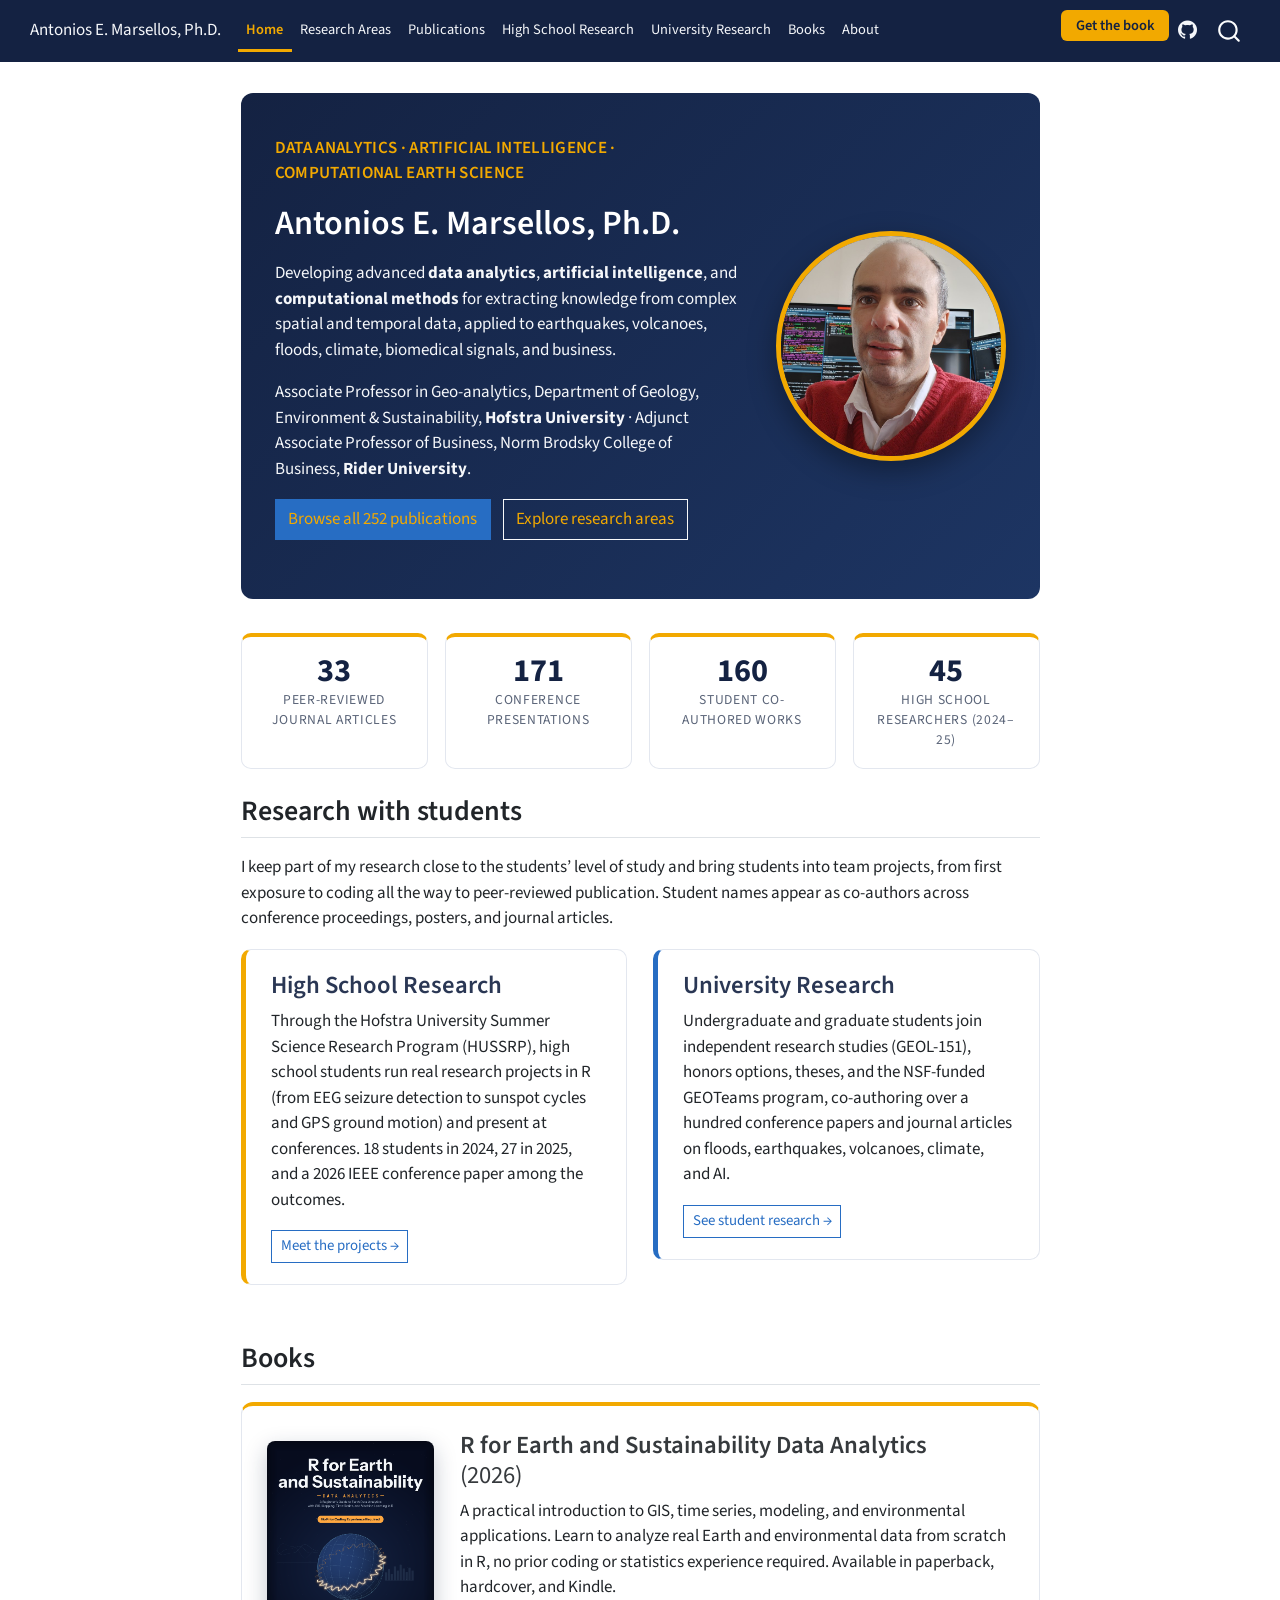
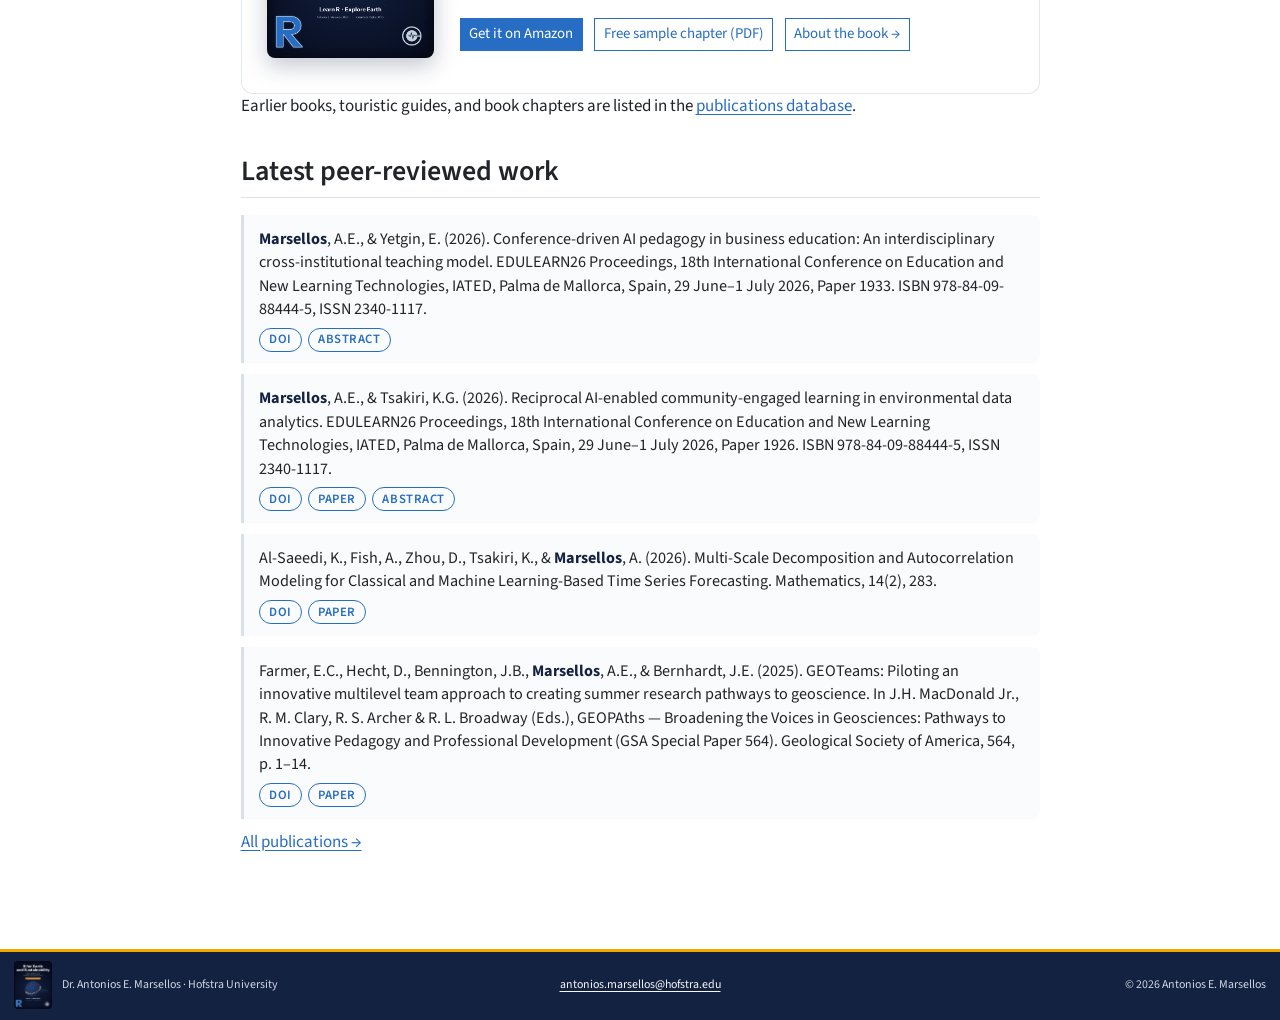
==== index.html @ 89b11a7a "Update site (2026-08-30 08:32)" ====
<!DOCTYPE html>
<html xmlns="http://www.w3.org/1999/xhtml" lang="en" xml:lang="en"><head>

<meta charset="utf-8">
<meta name="generator" content="quarto-1.5.57">

<meta name="viewport" content="width=device-width, initial-scale=1.0, user-scalable=yes">


<title>Antonios E. Marsellos, Ph.D.</title>
<style>
code{white-space: pre-wrap;}
span.smallcaps{font-variant: small-caps;}
div.columns{display: flex; gap: min(4vw, 1.5em);}
div.column{flex: auto; overflow-x: auto;}
div.hanging-indent{margin-left: 1.5em; text-indent: -1.5em;}
ul.task-list{list-style: none;}
ul.task-list li input[type="checkbox"] {
  width: 0.8em;
  margin: 0 0.8em 0.2em -1em; /* quarto-specific, see https://github.com/quarto-dev/quarto-cli/issues/4556 */ 
  vertical-align: middle;
}
</style>


<script src="site_libs/quarto-nav/quarto-nav.js"></script>
<script src="site_libs/quarto-nav/headroom.min.js"></script>
<script src="site_libs/clipboard/clipboard.min.js"></script>
<script src="site_libs/quarto-search/autocomplete.umd.js"></script>
<script src="site_libs/quarto-search/fuse.min.js"></script>
<script src="site_libs/quarto-search/quarto-search.js"></script>
<meta name="quarto:offset" content="./">
<link href="./assets/press-logo.png" rel="icon" type="image/png">
<script src="site_libs/quarto-html/quarto.js"></script>
<script src="site_libs/quarto-html/popper.min.js"></script>
<script src="site_libs/quarto-html/tippy.umd.min.js"></script>
<script src="site_libs/quarto-html/anchor.min.js"></script>
<link href="site_libs/quarto-html/tippy.css" rel="stylesheet">
<link href="site_libs/quarto-html/quarto-syntax-highlighting.css" rel="stylesheet" id="quarto-text-highlighting-styles">
<script src="site_libs/bootstrap/bootstrap.min.js"></script>
<link href="site_libs/bootstrap/bootstrap-icons.css" rel="stylesheet">
<link href="site_libs/bootstrap/bootstrap.min.css" rel="stylesheet" id="quarto-bootstrap" data-mode="light">
<script id="quarto-search-options" type="application/json">{
  "location": "navbar",
  "copy-button": false,
  "collapse-after": 3,
  "panel-placement": "end",
  "type": "overlay",
  "limit": 50,
  "keyboard-shortcut": [
    "f",
    "/",
    "s"
  ],
  "show-item-context": false,
  "language": {
    "search-no-results-text": "No results",
    "search-matching-documents-text": "matching documents",
    "search-copy-link-title": "Copy link to search",
    "search-hide-matches-text": "Hide additional matches",
    "search-more-match-text": "more match in this document",
    "search-more-matches-text": "more matches in this document",
    "search-clear-button-title": "Clear",
    "search-text-placeholder": "",
    "search-detached-cancel-button-title": "Cancel",
    "search-submit-button-title": "Submit",
    "search-label": "Search"
  }
}</script>


<meta name="twitter:title" content="– Antonios E. Marsellos, Ph.D.">
<meta name="twitter:description" content="Data analytics, artificial intelligence, and computational methods for extracting knowledge from complex spatial and temporal Earth data. Research with high school and university students.">
<meta name="twitter:image" content="https://marsellos.github.io/research/assets/cover.png">
<meta name="twitter:image-height" content="3300">
<meta name="twitter:image-width" content="2550">
<meta name="twitter:card" content="summary_large_image">
</head>

<body class="nav-fixed fullcontent">

<div id="quarto-search-results"></div>
  <header id="quarto-header" class="headroom fixed-top">
    <nav class="navbar navbar-expand-xl " data-bs-theme="dark">
      <div class="navbar-container container-fluid">
      <div class="navbar-brand-container mx-auto">
    <a class="navbar-brand" href="./index.html">
    <span class="navbar-title">Antonios E. Marsellos, Ph.D.</span>
    </a>
  </div>
            <div id="quarto-search" class="" title="Search"></div>
          <button class="navbar-toggler" type="button" data-bs-toggle="collapse" data-bs-target="#navbarCollapse" aria-controls="navbarCollapse" role="menu" aria-expanded="false" aria-label="Toggle navigation" onclick="if (window.quartoToggleHeadroom) { window.quartoToggleHeadroom(); }">
  <span class="navbar-toggler-icon"></span>
</button>
          <div class="collapse navbar-collapse" id="navbarCollapse">
            <ul class="navbar-nav navbar-nav-scroll me-auto">
  <li class="nav-item">
    <a class="nav-link active" href="./index.html" aria-current="page"> 
<span class="menu-text">Home</span></a>
  </li>  
  <li class="nav-item">
    <a class="nav-link" href="./research.html"> 
<span class="menu-text">Research Areas</span></a>
  </li>  
  <li class="nav-item">
    <a class="nav-link" href="./publications.html"> 
<span class="menu-text">Publications</span></a>
  </li>  
  <li class="nav-item">
    <a class="nav-link" href="./research-highschool.html"> 
<span class="menu-text">High School Research</span></a>
  </li>  
  <li class="nav-item">
    <a class="nav-link" href="./research-university.html"> 
<span class="menu-text">University Research</span></a>
  </li>  
  <li class="nav-item">
    <a class="nav-link" href="./book.html"> 
<span class="menu-text">Books</span></a>
  </li>  
  <li class="nav-item">
    <a class="nav-link" href="./about.html"> 
<span class="menu-text">About</span></a>
  </li>  
</ul>
            <ul class="navbar-nav navbar-nav-scroll ms-auto">
  <li class="nav-item">
    <a class="nav-link" href="https://www.amazon.com/dp/B0H6J1YSK5" rel="noopener" target="_blank"> 
<span class="menu-text">Get the book</span></a>
  </li>  
  <li class="nav-item compact">
    <a class="nav-link" href="https://github.com/marsellos"> <i class="bi bi-github" role="img" aria-label="GitHub">
</i> 
<span class="menu-text"></span></a>
  </li>  
</ul>
          </div> <!-- /navcollapse -->
            <div class="quarto-navbar-tools">
</div>
      </div> <!-- /container-fluid -->
    </nav>
</header>
<!-- content -->
<div id="quarto-content" class="quarto-container page-columns page-rows-contents page-layout-article page-navbar">
<!-- sidebar -->
<!-- margin-sidebar -->
    
<!-- main -->
<main class="content" id="quarto-document-content">




<div class="hero-band hero-flex">
  <div class="hero-text">
    <p class="hero-tagline">DATA ANALYTICS · ARTIFICIAL INTELLIGENCE · COMPUTATIONAL EARTH SCIENCE</p>
    <h1>Antonios E. Marsellos, Ph.D.</h1>
    <p>
      Developing advanced <strong>data analytics</strong>, <strong>artificial
      intelligence</strong>, and <strong>computational methods</strong> for
      extracting knowledge from complex spatial and temporal data, applied to
      earthquakes, volcanoes, floods, climate, biomedical signals, and business.
    </p>
    <p>
      Associate Professor in Geo-analytics, Department of Geology, Environment &amp;
      Sustainability, <strong>Hofstra University</strong> · Adjunct Associate
      Professor of Business, Norm Brodsky College of Business,
      <strong>Rider University</strong>.
    </p>
    <p>
      <a class="btn btn-primary me-2" id="browse-pubs-btn" href="publications.html">Browse publications</a>
      <a class="btn btn-outline-light" href="research.html">Explore research areas</a>
    </p>
  </div>
  <img class="hero-portrait" src="assets/portrait_lab.jpg" alt="Dr. Antonios E. Marsellos in his big-data laboratory">
</div>

<div class="grid mb-4" style="gap:1rem">
  <div class="g-col-6 g-col-md-3"><a class="stat-link" href="publications.html?type=journal" title="Browse journal articles"><div class="stat-tile"><div class="stat-number" id="stat-journal">33</div><div class="stat-label">Peer-reviewed journal articles</div></div></a></div>
  <div class="g-col-6 g-col-md-3"><a class="stat-link" href="publications.html?type=conference" title="Browse conference presentations"><div class="stat-tile"><div class="stat-number" id="stat-conference">171</div><div class="stat-label">Conference presentations</div></div></a></div>
  <div class="g-col-6 g-col-md-3"><a class="stat-link" href="publications.html?students=any" title="Browse student co-authored publications"><div class="stat-tile"><div class="stat-number" id="stat-students">160</div><div class="stat-label">Student co-authored works</div></div></a></div>
  <div class="g-col-6 g-col-md-3"><a class="stat-link" href="research-highschool.html" title="Meet the high school researchers"><div class="stat-tile"><div class="stat-number">45</div><div class="stat-label">High school researchers (2024–25)</div></div></a></div>
</div>
<section id="research-with-students" class="level2">
<h2 class="anchored" data-anchor-id="research-with-students">Research with students</h2>
<p>I keep part of my research close to the students’ level of study and bring students into team projects, from first exposure to coding all the way to peer-reviewed publication. Student names appear as co-authors across conference proceedings, posters, and journal articles.</p>
<div class="grid">
<div class="g-col-12 g-col-md-6">
<div class="area-card" style="border-left-color:#F2A900">
  <h3 class="anchored">High School Research</h3>
  <p>Through the Hofstra University Summer Science Research Program (HUSSRP),
  high school students run real research projects in R (from EEG seizure
  detection to sunspot cycles and GPS ground motion) and present at
  conferences. 18 students in 2024, 27 in 2025, and a 2026 IEEE conference
  paper among the outcomes.</p>
  <a class="btn btn-outline-primary btn-sm" href="research-highschool.html">Meet the projects →</a>
</div>
</div>
<div class="g-col-12 g-col-md-6">
<div class="area-card">
  <h3 class="anchored">University Research</h3>
  <p>Undergraduate and graduate students join independent research studies
  (GEOL-151), honors options, theses, and the NSF-funded GEOTeams program,
  co-authoring over a hundred conference papers and journal articles on
  floods, earthquakes, volcanoes, climate, and AI.</p>
  <a class="btn btn-outline-primary btn-sm" href="research-university.html">See student research →</a>
</div>
</div>
</div>
</section>
<section id="books" class="level2">
<h2 class="anchored" data-anchor-id="books">Books</h2>
<div class="book-card">
  <div class="grid" style="gap:1.5rem;align-items:center">
    <div class="g-col-12 g-col-md-3 text-center">
      <a href="https://www.amazon.com/dp/B0H6J1YSK5" target="_blank" rel="noopener">
        <img class="book-cover" src="assets/cover.png" style="max-width:min(100%,170px)" alt="R for Earth and Sustainability Data Analytics book cover"></a>
    </div>
    <div class="g-col-12 g-col-md-9">
      <h3 style="margin-top:0" class="anchored">R for Earth and Sustainability Data Analytics <span style="font-weight:400">(2026)</span></h3>
      <p>A practical introduction to GIS, time series, modeling, and
      environmental applications. Learn to analyze real Earth and
      environmental data from scratch in R, no prior coding or statistics
      experience required. Available in paperback, hardcover, and Kindle.</p>
      <p>
        <a class="btn btn-primary btn-sm me-2" href="https://www.amazon.com/dp/B0H6J1YSK5" target="_blank" rel="noopener">Get it on Amazon</a>
        <a class="btn btn-outline-primary btn-sm me-2" href="https://marsellos.github.io/rgeo/sample/R-GEO_sample_chapter1.pdf" target="_blank" rel="noopener">Free sample chapter (PDF)</a>
        <a class="btn btn-outline-primary btn-sm" href="book.html">About the book →</a>
      </p>
    </div>
  </div>
</div>
<p>Earlier books, touristic guides, and book chapters are listed in the <a href="publications.html?type=book">publications database</a>.</p>
</section>
<section id="latest-peer-reviewed-work" class="level2">
<h2 class="anchored" data-anchor-id="latest-peer-reviewed-work">Latest peer-reviewed work</h2>
<div id="latest-pubs"><p class="text-muted">Loading…</p></div>
<p><a href="publications.html">All publications →</a></p>
<script src="js/publist.js"></script>
<script>
loadPubs().then(pubs => {
  const latest = pubs.filter(p => p.section === "journal")
    .sort((a, b) => (b.year || 0) - (a.year || 0)).slice(0, 4);
  renderPubList("latest-pubs", latest, { noYearHeadings: true });

  // Keep the hero stat tiles and the Browse button in sync with the
  // publications database. The numbers hard-coded above are only the
  // no-JavaScript fallback; these live counts overwrite them.
  const set = (id, n) => {
    const el = document.getElementById(id);
    if (el) el.textContent = n;
  };
  set("stat-journal", pubs.filter(p => p.section === "journal").length);
  set("stat-conference",
    pubs.filter(p => p.section === "proceedings" || p.section === "abstract").length);
  set("stat-students", pubs.filter(p => p.students).length);
  const btn = document.getElementById("browse-pubs-btn");
  if (btn) btn.textContent = `Browse all ${pubs.length} publications`;
});
</script>


</section>

</main> <!-- /main -->
<script id="quarto-html-after-body" type="application/javascript">
window.document.addEventListener("DOMContentLoaded", function (event) {
  const toggleBodyColorMode = (bsSheetEl) => {
    const mode = bsSheetEl.getAttribute("data-mode");
    const bodyEl = window.document.querySelector("body");
    if (mode === "dark") {
      bodyEl.classList.add("quarto-dark");
      bodyEl.classList.remove("quarto-light");
    } else {
      bodyEl.classList.add("quarto-light");
      bodyEl.classList.remove("quarto-dark");
    }
  }
  const toggleBodyColorPrimary = () => {
    const bsSheetEl = window.document.querySelector("link#quarto-bootstrap");
    if (bsSheetEl) {
      toggleBodyColorMode(bsSheetEl);
    }
  }
  toggleBodyColorPrimary();  
  const icon = "";
  const anchorJS = new window.AnchorJS();
  anchorJS.options = {
    placement: 'right',
    icon: icon
  };
  anchorJS.add('.anchored');
  const isCodeAnnotation = (el) => {
    for (const clz of el.classList) {
      if (clz.startsWith('code-annotation-')) {                     
        return true;
      }
    }
    return false;
  }
  const onCopySuccess = function(e) {
    // button target
    const button = e.trigger;
    // don't keep focus
    button.blur();
    // flash "checked"
    button.classList.add('code-copy-button-checked');
    var currentTitle = button.getAttribute("title");
    button.setAttribute("title", "Copied!");
    let tooltip;
    if (window.bootstrap) {
      button.setAttribute("data-bs-toggle", "tooltip");
      button.setAttribute("data-bs-placement", "left");
      button.setAttribute("data-bs-title", "Copied!");
      tooltip = new bootstrap.Tooltip(button, 
        { trigger: "manual", 
          customClass: "code-copy-button-tooltip",
          offset: [0, -8]});
      tooltip.show();    
    }
    setTimeout(function() {
      if (tooltip) {
        tooltip.hide();
        button.removeAttribute("data-bs-title");
        button.removeAttribute("data-bs-toggle");
        button.removeAttribute("data-bs-placement");
      }
      button.setAttribute("title", currentTitle);
      button.classList.remove('code-copy-button-checked');
    }, 1000);
    // clear code selection
    e.clearSelection();
  }
  const getTextToCopy = function(trigger) {
      const codeEl = trigger.previousElementSibling.cloneNode(true);
      for (const childEl of codeEl.children) {
        if (isCodeAnnotation(childEl)) {
          childEl.remove();
        }
      }
      return codeEl.innerText;
  }
  const clipboard = new window.ClipboardJS('.code-copy-button:not([data-in-quarto-modal])', {
    text: getTextToCopy
  });
  clipboard.on('success', onCopySuccess);
  if (window.document.getElementById('quarto-embedded-source-code-modal')) {
    // For code content inside modals, clipBoardJS needs to be initialized with a container option
    // TODO: Check when it could be a function (https://github.com/zenorocha/clipboard.js/issues/860)
    const clipboardModal = new window.ClipboardJS('.code-copy-button[data-in-quarto-modal]', {
      text: getTextToCopy,
      container: window.document.getElementById('quarto-embedded-source-code-modal')
    });
    clipboardModal.on('success', onCopySuccess);
  }
    var localhostRegex = new RegExp(/^(?:http|https):\/\/localhost\:?[0-9]*\//);
    var mailtoRegex = new RegExp(/^mailto:/);
      var filterRegex = new RegExp("https:\/\/marsellos\.github\.io\/research\/");
    var isInternal = (href) => {
        return filterRegex.test(href) || localhostRegex.test(href) || mailtoRegex.test(href);
    }
    // Inspect non-navigation links and adorn them if external
 	var links = window.document.querySelectorAll('a[href]:not(.nav-link):not(.navbar-brand):not(.toc-action):not(.sidebar-link):not(.sidebar-item-toggle):not(.pagination-link):not(.no-external):not([aria-hidden]):not(.dropdown-item):not(.quarto-navigation-tool):not(.about-link)');
    for (var i=0; i<links.length; i++) {
      const link = links[i];
      if (!isInternal(link.href)) {
        // undo the damage that might have been done by quarto-nav.js in the case of
        // links that we want to consider external
        if (link.dataset.originalHref !== undefined) {
          link.href = link.dataset.originalHref;
        }
          // target, if specified
          link.setAttribute("target", "_blank");
          if (link.getAttribute("rel") === null) {
            link.setAttribute("rel", "noopener");
          }
      }
    }
  function tippyHover(el, contentFn, onTriggerFn, onUntriggerFn) {
    const config = {
      allowHTML: true,
      maxWidth: 500,
      delay: 100,
      arrow: false,
      appendTo: function(el) {
          return el.parentElement;
      },
      interactive: true,
      interactiveBorder: 10,
      theme: 'quarto',
      placement: 'bottom-start',
    };
    if (contentFn) {
      config.content = contentFn;
    }
    if (onTriggerFn) {
      config.onTrigger = onTriggerFn;
    }
    if (onUntriggerFn) {
      config.onUntrigger = onUntriggerFn;
    }
    window.tippy(el, config); 
  }
  const noterefs = window.document.querySelectorAll('a[role="doc-noteref"]');
  for (var i=0; i<noterefs.length; i++) {
    const ref = noterefs[i];
    tippyHover(ref, function() {
      // use id or data attribute instead here
      let href = ref.getAttribute('data-footnote-href') || ref.getAttribute('href');
      try { href = new URL(href).hash; } catch {}
      const id = href.replace(/^#\/?/, "");
      const note = window.document.getElementById(id);
      if (note) {
        return note.innerHTML;
      } else {
        return "";
      }
    });
  }
  const xrefs = window.document.querySelectorAll('a.quarto-xref');
  const processXRef = (id, note) => {
    // Strip column container classes
    const stripColumnClz = (el) => {
      el.classList.remove("page-full", "page-columns");
      if (el.children) {
        for (const child of el.children) {
          stripColumnClz(child);
        }
      }
    }
    stripColumnClz(note)
    if (id === null || id.startsWith('sec-')) {
      // Special case sections, only their first couple elements
      const container = document.createElement("div");
      if (note.children && note.children.length > 2) {
        container.appendChild(note.children[0].cloneNode(true));
        for (let i = 1; i < note.children.length; i++) {
          const child = note.children[i];
          if (child.tagName === "P" && child.innerText === "") {
            continue;
          } else {
            container.appendChild(child.cloneNode(true));
            break;
          }
        }
        if (window.Quarto?.typesetMath) {
          window.Quarto.typesetMath(container);
        }
        return container.innerHTML
      } else {
        if (window.Quarto?.typesetMath) {
          window.Quarto.typesetMath(note);
        }
        return note.innerHTML;
      }
    } else {
      // Remove any anchor links if they are present
      const anchorLink = note.querySelector('a.anchorjs-link');
      if (anchorLink) {
        anchorLink.remove();
      }
      if (window.Quarto?.typesetMath) {
        window.Quarto.typesetMath(note);
      }
      // TODO in 1.5, we should make sure this works without a callout special case
      if (note.classList.contains("callout")) {
        return note.outerHTML;
      } else {
        return note.innerHTML;
      }
    }
  }
  for (var i=0; i<xrefs.length; i++) {
    const xref = xrefs[i];
    tippyHover(xref, undefined, function(instance) {
      instance.disable();
      let url = xref.getAttribute('href');
      let hash = undefined; 
      if (url.startsWith('#')) {
        hash = url;
      } else {
        try { hash = new URL(url).hash; } catch {}
      }
      if (hash) {
        const id = hash.replace(/^#\/?/, "");
        const note = window.document.getElementById(id);
        if (note !== null) {
          try {
            const html = processXRef(id, note.cloneNode(true));
            instance.setContent(html);
          } finally {
            instance.enable();
            instance.show();
          }
        } else {
          // See if we can fetch this
          fetch(url.split('#')[0])
          .then(res => res.text())
          .then(html => {
            const parser = new DOMParser();
            const htmlDoc = parser.parseFromString(html, "text/html");
            const note = htmlDoc.getElementById(id);
            if (note !== null) {
              const html = processXRef(id, note);
              instance.setContent(html);
            } 
          }).finally(() => {
            instance.enable();
            instance.show();
          });
        }
      } else {
        // See if we can fetch a full url (with no hash to target)
        // This is a special case and we should probably do some content thinning / targeting
        fetch(url)
        .then(res => res.text())
        .then(html => {
          const parser = new DOMParser();
          const htmlDoc = parser.parseFromString(html, "text/html");
          const note = htmlDoc.querySelector('main.content');
          if (note !== null) {
            // This should only happen for chapter cross references
            // (since there is no id in the URL)
            // remove the first header
            if (note.children.length > 0 && note.children[0].tagName === "HEADER") {
              note.children[0].remove();
            }
            const html = processXRef(null, note);
            instance.setContent(html);
          } 
        }).finally(() => {
          instance.enable();
          instance.show();
        });
      }
    }, function(instance) {
    });
  }
      let selectedAnnoteEl;
      const selectorForAnnotation = ( cell, annotation) => {
        let cellAttr = 'data-code-cell="' + cell + '"';
        let lineAttr = 'data-code-annotation="' +  annotation + '"';
        const selector = 'span[' + cellAttr + '][' + lineAttr + ']';
        return selector;
      }
      const selectCodeLines = (annoteEl) => {
        const doc = window.document;
        const targetCell = annoteEl.getAttribute("data-target-cell");
        const targetAnnotation = annoteEl.getAttribute("data-target-annotation");
        const annoteSpan = window.document.querySelector(selectorForAnnotation(targetCell, targetAnnotation));
        const lines = annoteSpan.getAttribute("data-code-lines").split(",");
        const lineIds = lines.map((line) => {
          return targetCell + "-" + line;
        })
        let top = null;
        let height = null;
        let parent = null;
        if (lineIds.length > 0) {
            //compute the position of the single el (top and bottom and make a div)
            const el = window.document.getElementById(lineIds[0]);
            top = el.offsetTop;
            height = el.offsetHeight;
            parent = el.parentElement.parentElement;
          if (lineIds.length > 1) {
            const lastEl = window.document.getElementById(lineIds[lineIds.length - 1]);
            const bottom = lastEl.offsetTop + lastEl.offsetHeight;
            height = bottom - top;
          }
          if (top !== null && height !== null && parent !== null) {
            // cook up a div (if necessary) and position it 
            let div = window.document.getElementById("code-annotation-line-highlight");
            if (div === null) {
              div = window.document.createElement("div");
              div.setAttribute("id", "code-annotation-line-highlight");
              div.style.position = 'absolute';
              parent.appendChild(div);
            }
            div.style.top = top - 2 + "px";
            div.style.height = height + 4 + "px";
            div.style.left = 0;
            let gutterDiv = window.document.getElementById("code-annotation-line-highlight-gutter");
            if (gutterDiv === null) {
              gutterDiv = window.document.createElement("div");
              gutterDiv.setAttribute("id", "code-annotation-line-highlight-gutter");
              gutterDiv.style.position = 'absolute';
              const codeCell = window.document.getElementById(targetCell);
              const gutter = codeCell.querySelector('.code-annotation-gutter');
              gutter.appendChild(gutterDiv);
            }
            gutterDiv.style.top = top - 2 + "px";
            gutterDiv.style.height = height + 4 + "px";
          }
          selectedAnnoteEl = annoteEl;
        }
      };
      const unselectCodeLines = () => {
        const elementsIds = ["code-annotation-line-highlight", "code-annotation-line-highlight-gutter"];
        elementsIds.forEach((elId) => {
          const div = window.document.getElementById(elId);
          if (div) {
            div.remove();
          }
        });
        selectedAnnoteEl = undefined;
      };
        // Handle positioning of the toggle
    window.addEventListener(
      "resize",
      throttle(() => {
        elRect = undefined;
        if (selectedAnnoteEl) {
          selectCodeLines(selectedAnnoteEl);
        }
      }, 10)
    );
    function throttle(fn, ms) {
    let throttle = false;
    let timer;
      return (...args) => {
        if(!throttle) { // first call gets through
            fn.apply(this, args);
            throttle = true;
        } else { // all the others get throttled
            if(timer) clearTimeout(timer); // cancel #2
            timer = setTimeout(() => {
              fn.apply(this, args);
              timer = throttle = false;
            }, ms);
        }
      };
    }
      // Attach click handler to the DT
      const annoteDls = window.document.querySelectorAll('dt[data-target-cell]');
      for (const annoteDlNode of annoteDls) {
        annoteDlNode.addEventListener('click', (event) => {
          const clickedEl = event.target;
          if (clickedEl !== selectedAnnoteEl) {
            unselectCodeLines();
            const activeEl = window.document.querySelector('dt[data-target-cell].code-annotation-active');
            if (activeEl) {
              activeEl.classList.remove('code-annotation-active');
            }
            selectCodeLines(clickedEl);
            clickedEl.classList.add('code-annotation-active');
          } else {
            // Unselect the line
            unselectCodeLines();
            clickedEl.classList.remove('code-annotation-active');
          }
        });
      }
  const findCites = (el) => {
    const parentEl = el.parentElement;
    if (parentEl) {
      const cites = parentEl.dataset.cites;
      if (cites) {
        return {
          el,
          cites: cites.split(' ')
        };
      } else {
        return findCites(el.parentElement)
      }
    } else {
      return undefined;
    }
  };
  var bibliorefs = window.document.querySelectorAll('a[role="doc-biblioref"]');
  for (var i=0; i<bibliorefs.length; i++) {
    const ref = bibliorefs[i];
    const citeInfo = findCites(ref);
    if (citeInfo) {
      tippyHover(citeInfo.el, function() {
        var popup = window.document.createElement('div');
        citeInfo.cites.forEach(function(cite) {
          var citeDiv = window.document.createElement('div');
          citeDiv.classList.add('hanging-indent');
          citeDiv.classList.add('csl-entry');
          var biblioDiv = window.document.getElementById('ref-' + cite);
          if (biblioDiv) {
            citeDiv.innerHTML = biblioDiv.innerHTML;
          }
          popup.appendChild(citeDiv);
        });
        return popup.innerHTML;
      });
    }
  }
});
</script>
</div> <!-- /content -->
<footer class="footer">
  <div class="nav-footer">
    <div class="nav-footer-left">
<p><a href="https://marsellos.github.io/rgeo/" aria-label="R-GEO book website"><img src="assets/cover.png" alt="R for Earth and Sustainability Data Analytics book cover" style="height:48px;border-radius:4px;vertical-align:middle;margin-right:10px"></a>Dr.&nbsp;Antonios E. Marsellos · Hofstra University</p>
</div>   
    <div class="nav-footer-center">
<p><a href="mailto:antonios.marsellos@hofstra.edu">antonios.marsellos@hofstra.edu</a></p>
</div>
    <div class="nav-footer-right">
<p>© 2026 Antonios E. Marsellos</p>
</div>
  </div>
</footer>




</body></html>
---- site_libs/quarto-html/tippy.css ----
.tippy-box[data-animation=fade][data-state=hidden]{opacity:0}[data-tippy-root]{max-width:calc(100vw - 10px)}.tippy-box{position:relative;background-color:#333;color:#fff;border-radius:4px;font-size:14px;line-height:1.4;white-space:normal;outline:0;transition-property:transform,visibility,opacity}.tippy-box[data-placement^=top]>.tippy-arrow{bottom:0}.tippy-box[data-placement^=top]>.tippy-arrow:before{bottom:-7px;left:0;border-width:8px 8px 0;border-top-color:initial;transform-origin:center top}.tippy-box[data-placement^=bottom]>.tippy-arrow{top:0}.tippy-box[data-placement^=bottom]>.tippy-arrow:before{top:-7px;left:0;border-width:0 8px 8px;border-bottom-color:initial;transform-origin:center bottom}.tippy-box[data-placement^=left]>.tippy-arrow{right:0}.tippy-box[data-placement^=left]>.tippy-arrow:before{border-width:8px 0 8px 8px;border-left-color:initial;right:-7px;transform-origin:center left}.tippy-box[data-placement^=right]>.tippy-arrow{left:0}.tippy-box[data-placement^=right]>.tippy-arrow:before{left:-7px;border-width:8px 8px 8px 0;border-right-color:initial;transform-origin:center right}.tippy-box[data-inertia][data-state=visible]{transition-timing-function:cubic-bezier(.54,1.5,.38,1.11)}.tippy-arrow{width:16px;height:16px;color:#333}.tippy-arrow:before{content:"";position:absolute;border-color:transparent;border-style:solid}.tippy-content{position:relative;padding:5px 9px;z-index:1}
---- site_libs/quarto-html/quarto-syntax-highlighting.css ----
/* quarto syntax highlight colors */
:root {
  --quarto-hl-ot-color: #003B4F;
  --quarto-hl-at-color: #657422;
  --quarto-hl-ss-color: #20794D;
  --quarto-hl-an-color: #5E5E5E;
  --quarto-hl-fu-color: #4758AB;
  --quarto-hl-st-color: #20794D;
  --quarto-hl-cf-color: #003B4F;
  --quarto-hl-op-color: #5E5E5E;
  --quarto-hl-er-color: #AD0000;
  --quarto-hl-bn-color: #AD0000;
  --quarto-hl-al-color: #AD0000;
  --quarto-hl-va-color: #111111;
  --quarto-hl-bu-color: inherit;
  --quarto-hl-ex-color: inherit;
  --quarto-hl-pp-color: #AD0000;
  --quarto-hl-in-color: #5E5E5E;
  --quarto-hl-vs-color: #20794D;
  --quarto-hl-wa-color: #5E5E5E;
  --quarto-hl-do-color: #5E5E5E;
  --quarto-hl-im-color: #00769E;
  --quarto-hl-ch-color: #20794D;
  --quarto-hl-dt-color: #AD0000;
  --quarto-hl-fl-color: #AD0000;
  --quarto-hl-co-color: #5E5E5E;
  --quarto-hl-cv-color: #5E5E5E;
  --quarto-hl-cn-color: #8f5902;
  --quarto-hl-sc-color: #5E5E5E;
  --quarto-hl-dv-color: #AD0000;
  --quarto-hl-kw-color: #003B4F;
}

/* other quarto variables */
:root {
  --quarto-font-monospace: SFMono-Regular, Menlo, Monaco, Consolas, "Liberation Mono", "Courier New", monospace;
}

pre > code.sourceCode > span {
  color: #003B4F;
}

code span {
  color: #003B4F;
}

code.sourceCode > span {
  color: #003B4F;
}

div.sourceCode,
div.sourceCode pre.sourceCode {
  color: #003B4F;
}

code span.ot {
  color: #003B4F;
  font-style: inherit;
}

code span.at {
  color: #657422;
  font-style: inherit;
}

code span.ss {
  color: #20794D;
  font-style: inherit;
}

code span.an {
  color: #5E5E5E;
  font-style: inherit;
}

code span.fu {
  color: #4758AB;
  font-style: inherit;
}

code span.st {
  color: #20794D;
  font-style: inherit;
}

code span.cf {
  color: #003B4F;
  font-weight: bold;
  font-style: inherit;
}

code span.op {
  color: #5E5E5E;
  font-style: inherit;
}

code span.er {
  color: #AD0000;
  font-style: inherit;
}

code span.bn {
  color: #AD0000;
  font-style: inherit;
}

code span.al {
  color: #AD0000;
  font-style: inherit;
}

code span.va {
  color: #111111;
  font-style: inherit;
}

code span.bu {
  font-style: inherit;
}

code span.ex {
  font-style: inherit;
}

code span.pp {
  color: #AD0000;
  font-style: inherit;
}

code span.in {
  color: #5E5E5E;
  font-style: inherit;
}

code span.vs {
  color: #20794D;
  font-style: inherit;
}

code span.wa {
  color: #5E5E5E;
  font-style: italic;
}

code span.do {
  color: #5E5E5E;
  font-style: italic;
}

code span.im {
  color: #00769E;
  font-style: inherit;
}

code span.ch {
  color: #20794D;
  font-style: inherit;
}

code span.dt {
  color: #AD0000;
  font-style: inherit;
}

code span.fl {
  color: #AD0000;
  font-style: inherit;
}

code span.co {
  color: #5E5E5E;
  font-style: inherit;
}

code span.cv {
  color: #5E5E5E;
  font-style: italic;
}

code span.cn {
  color: #8f5902;
  font-style: inherit;
}

code span.sc {
  color: #5E5E5E;
  font-style: inherit;
}

code span.dv {
  color: #AD0000;
  font-style: inherit;
}

code span.kw {
  color: #003B4F;
  font-weight: bold;
  font-style: inherit;
}

.prevent-inlining {
  content: "</";
}

/*# sourceMappingURL=debc5d5d77c3f9108843748ff7464032.css.map */
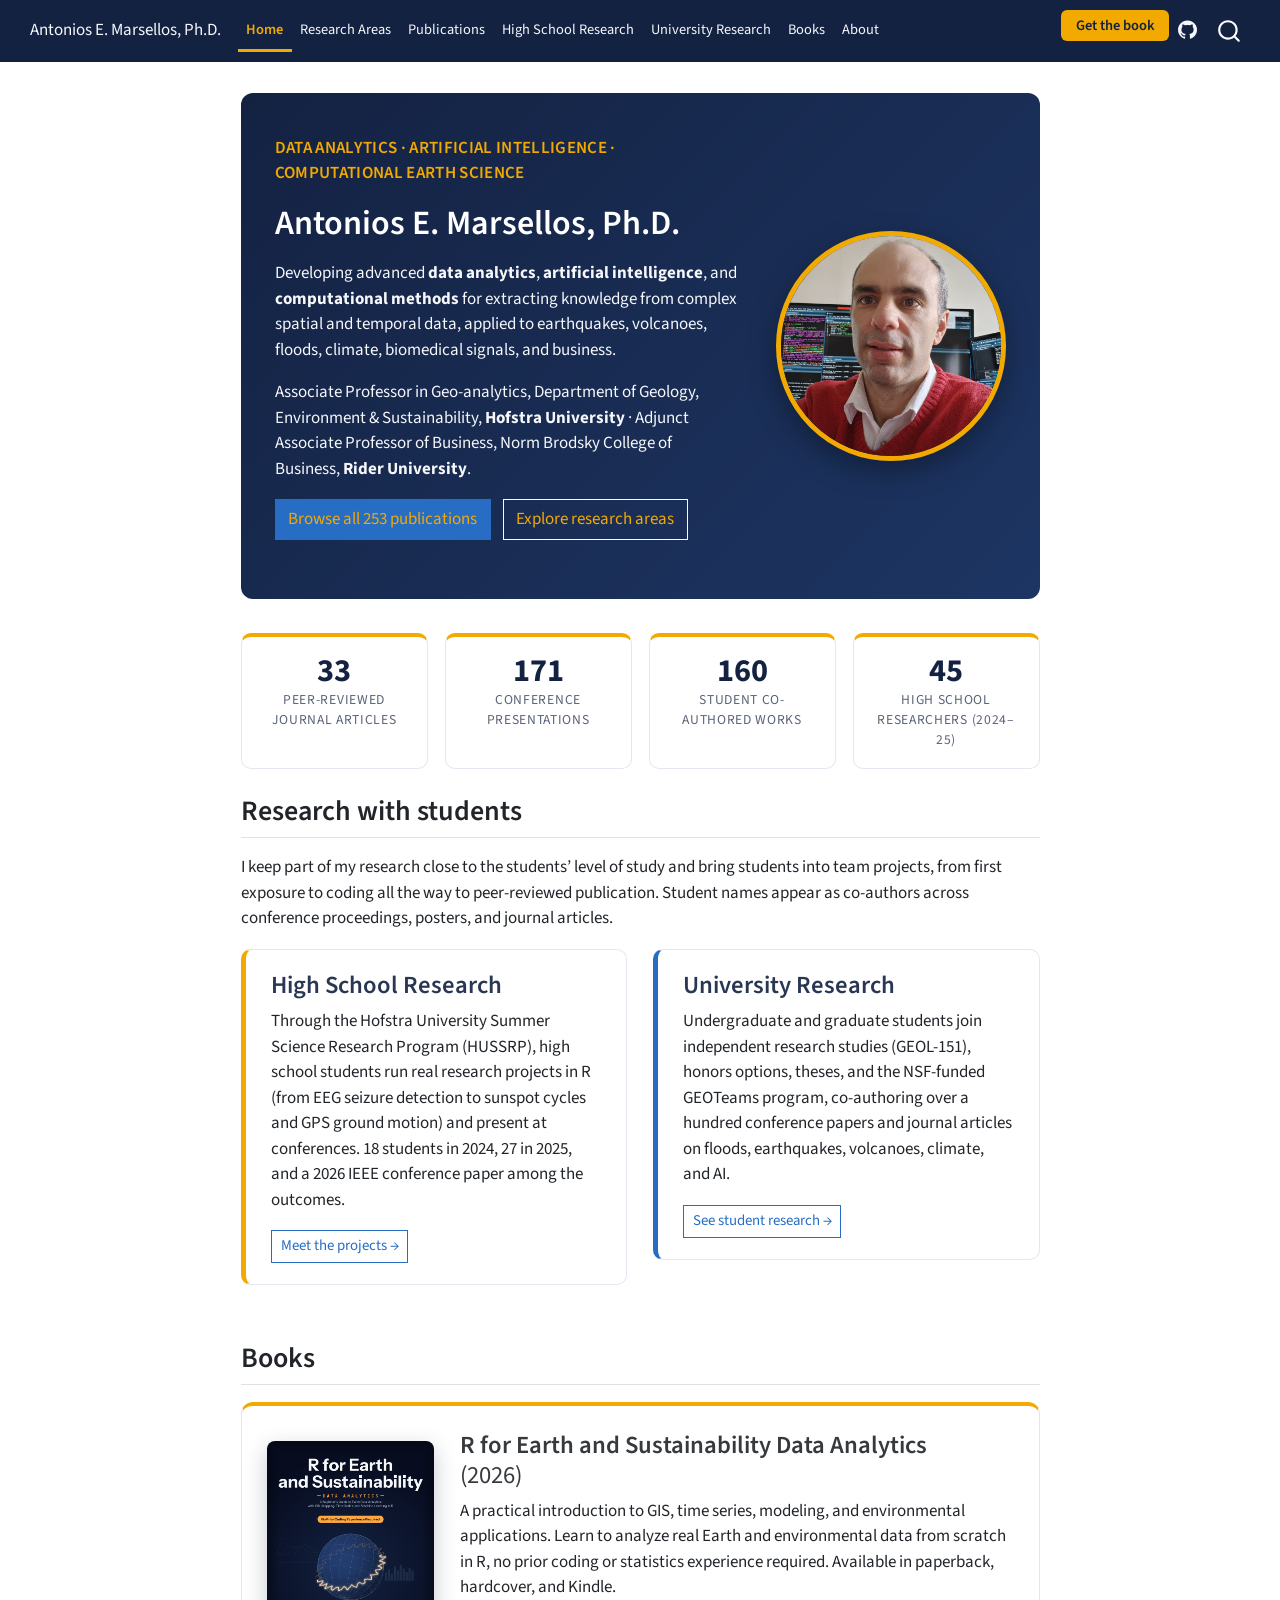
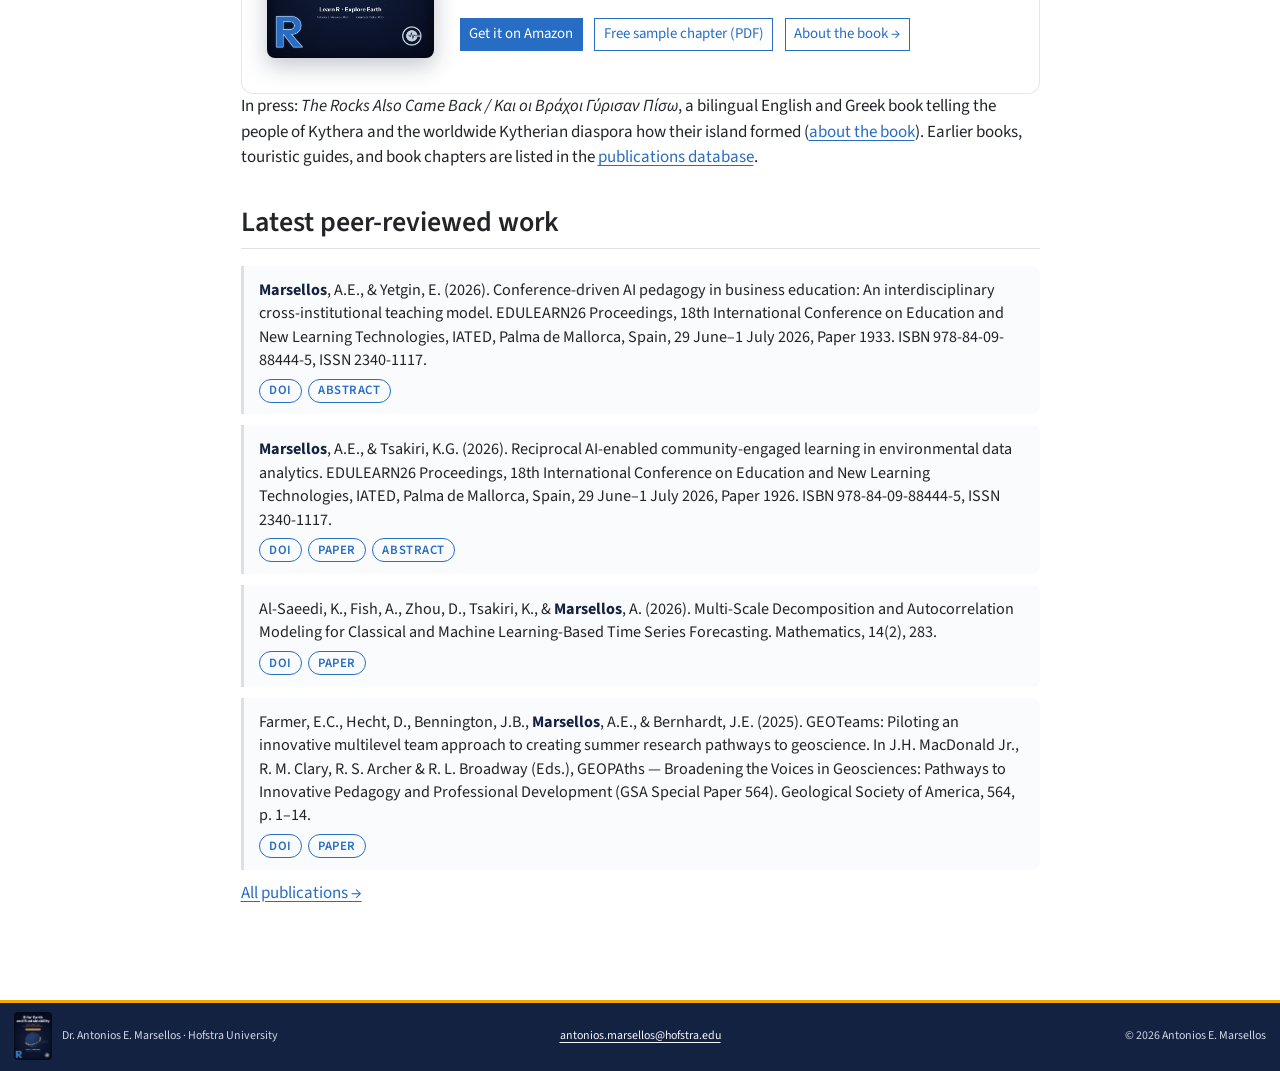
==== commit b7592e30: "Update site (2026-08-30 09:37)" ====
--- a/index.html
+++ b/index.html
@@ -230,7 +230,7 @@
     </div>
   </div>
 </div>
-<p>Earlier books, touristic guides, and book chapters are listed in the <a href="publications.html?type=book">publications database</a>.</p>
+<p>In press: <em>The Rocks Also Came Back / Και οι Βράχοι Γύρισαν Πίσω</em>, a bilingual English and Greek book telling the people of Kythera and the worldwide Kytherian diaspora how their island formed (<a href="book.html#in-press-the-rocks-also-came-back">about the book</a>). Earlier books, touristic guides, and book chapters are listed in the <a href="publications.html?type=book">publications database</a>.</p>
 </section>
 <section id="latest-peer-reviewed-work" class="level2">
 <h2 class="anchored" data-anchor-id="latest-peer-reviewed-work">Latest peer-reviewed work</h2>
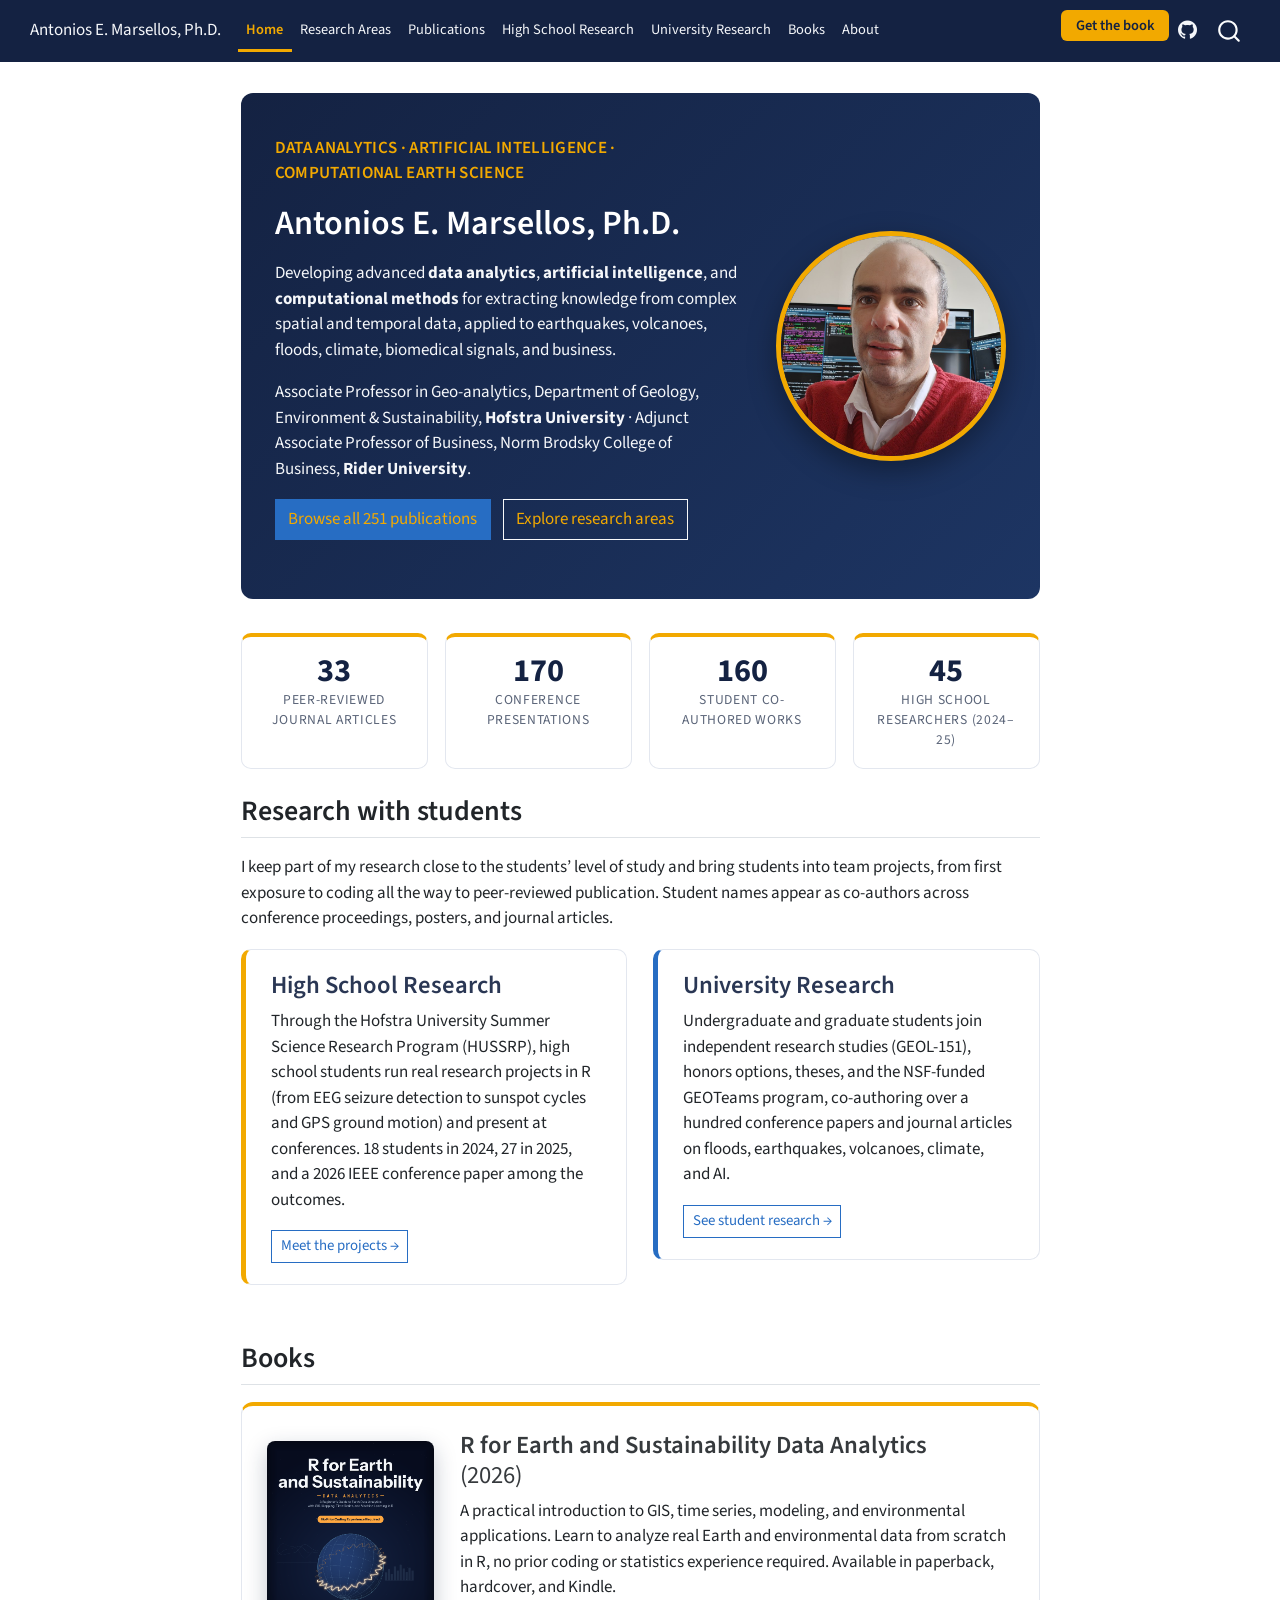
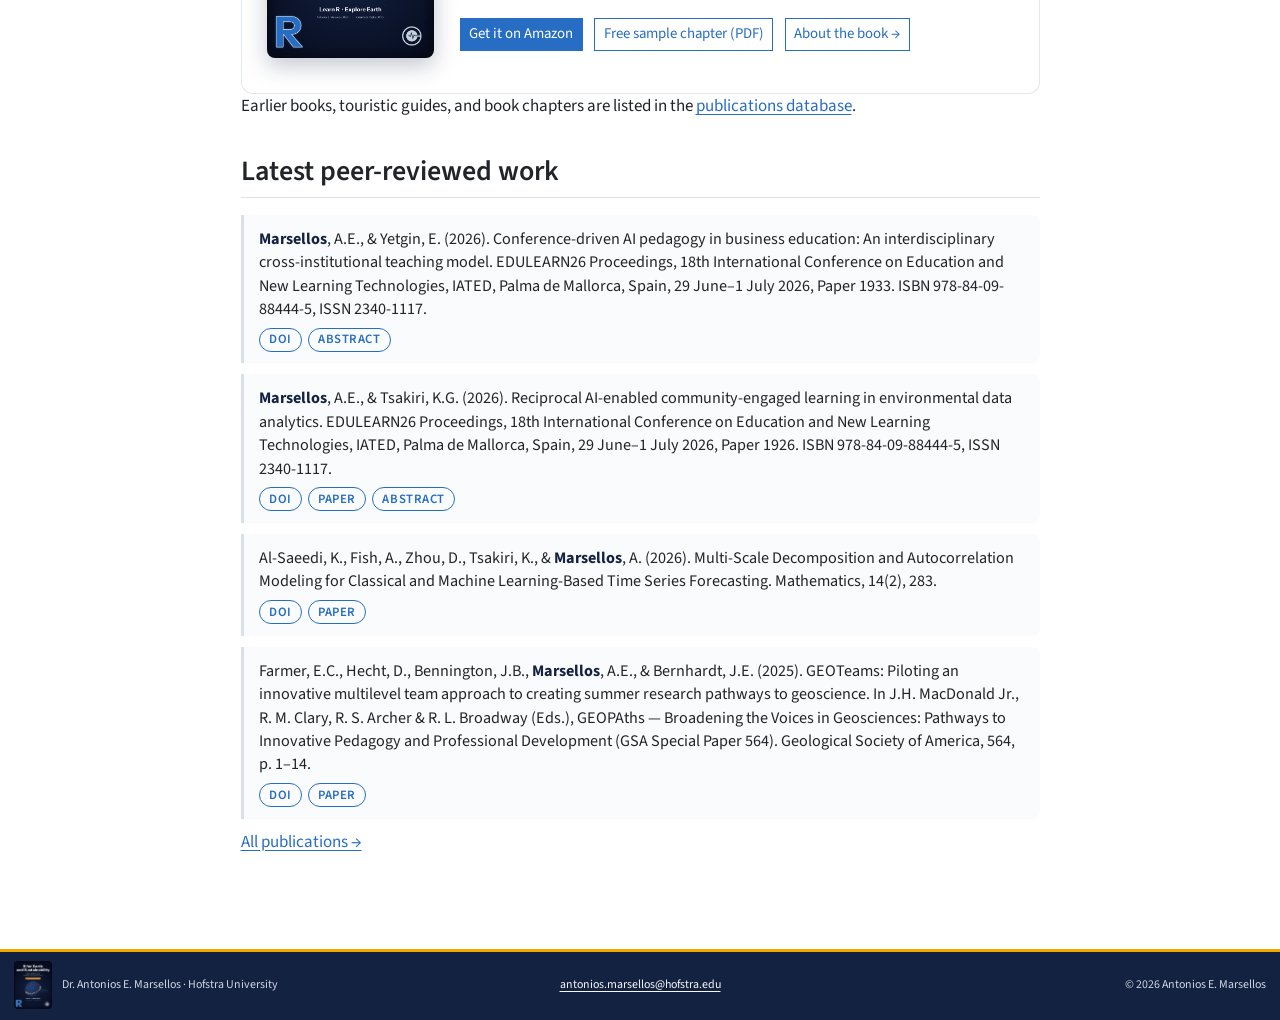
==== commit db218648: "Update site (2026-08-30 18:22)" ====
--- a/index.html
+++ b/index.html
@@ -230,7 +230,11 @@
     </div>
   </div>
 </div>
-<p>In press: <em>The Rocks Also Came Back / Και οι Βράχοι Γύρισαν Πίσω</em>, a bilingual English and Greek book telling the people of Kythera and the worldwide Kytherian diaspora how their island formed (<a href="book.html#in-press-the-rocks-also-came-back">about the book</a>). Earlier books, touristic guides, and book chapters are listed in the <a href="publications.html?type=book">publications database</a>.</p>
+<p>Earlier books, touristic guides, and book chapters are listed in the <a href="publications.html?type=book">publications database</a>.</p>
+<!-- HELD BACK until publication (owner's rule, 2026-08-30): the bilingual
+     Kythera book "The Rocks Also Came Back / Και οι Βράχοι Γύρισαν Πίσω" is
+     not yet published, so it is off the public site. Restore this paragraph,
+     the book.qmd section, and the publications.json record together. -->
 </section>
 <section id="latest-peer-reviewed-work" class="level2">
 <h2 class="anchored" data-anchor-id="latest-peer-reviewed-work">Latest peer-reviewed work</h2>
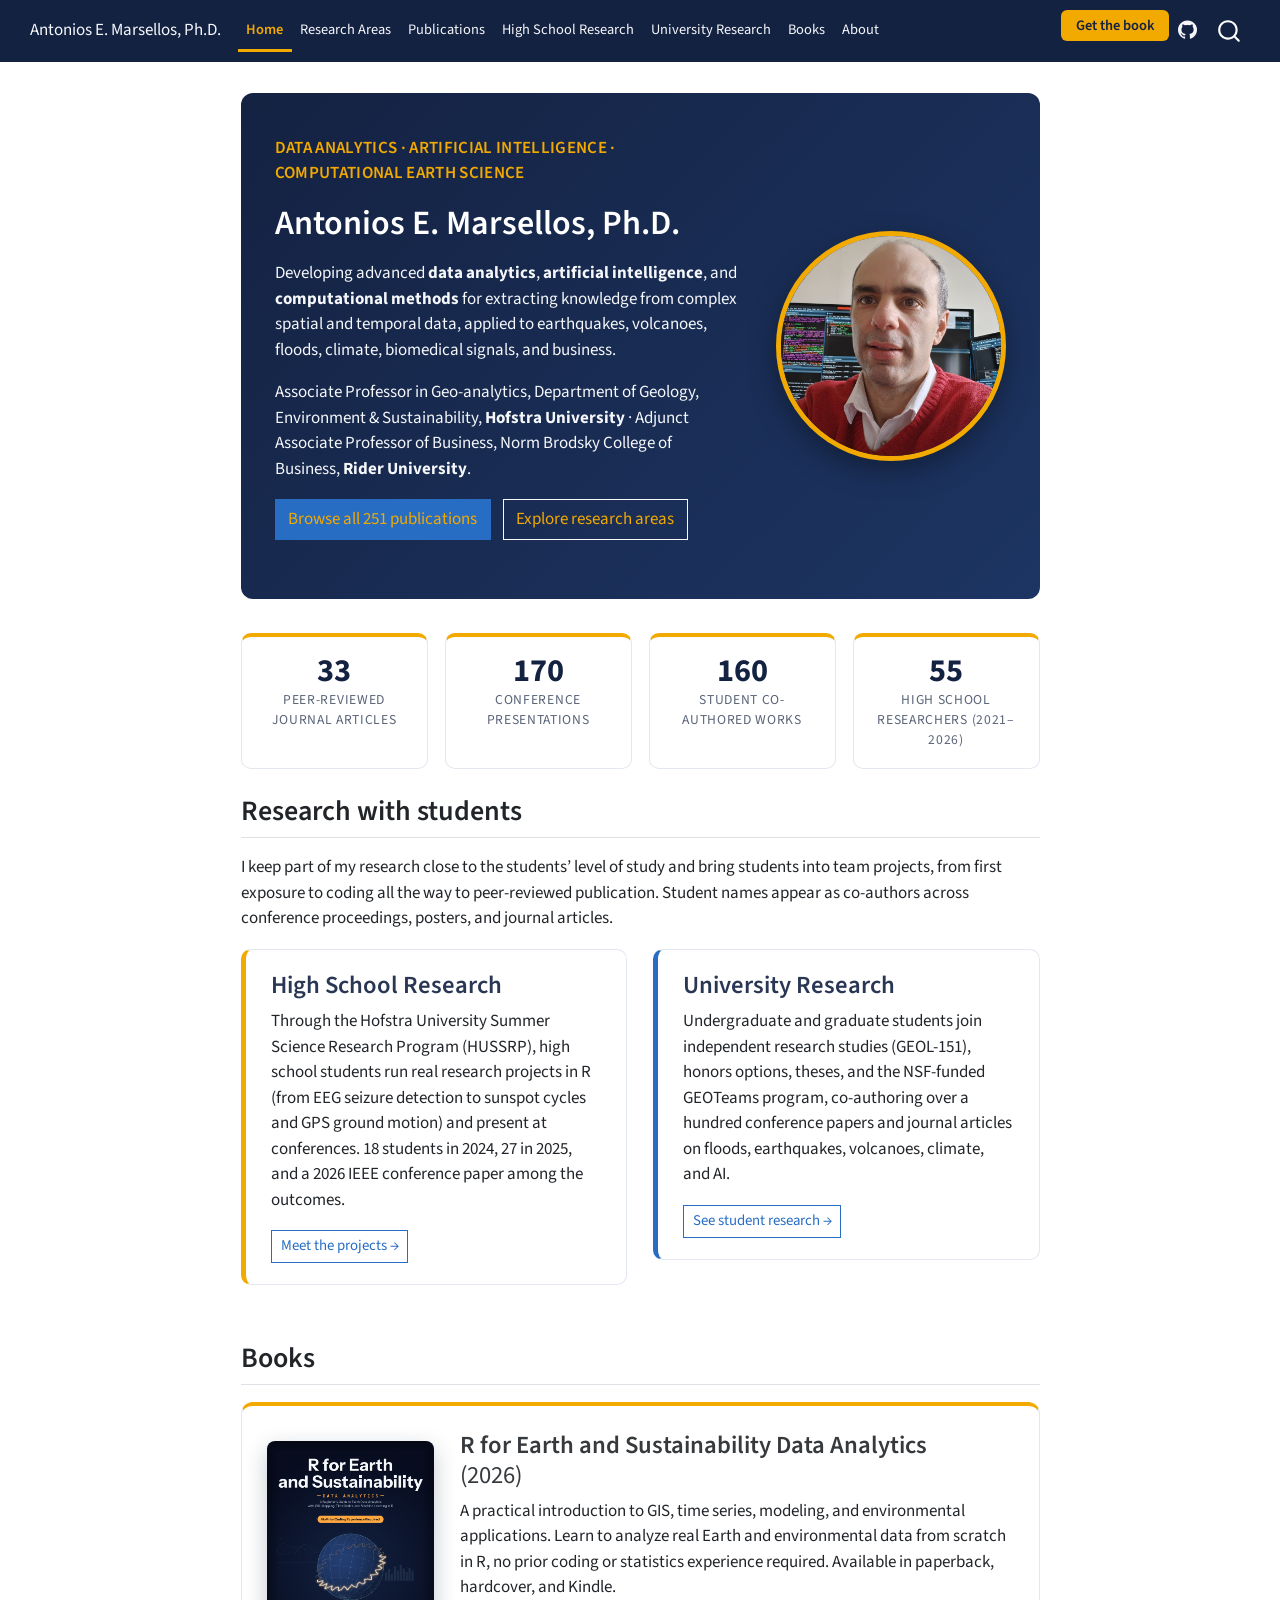
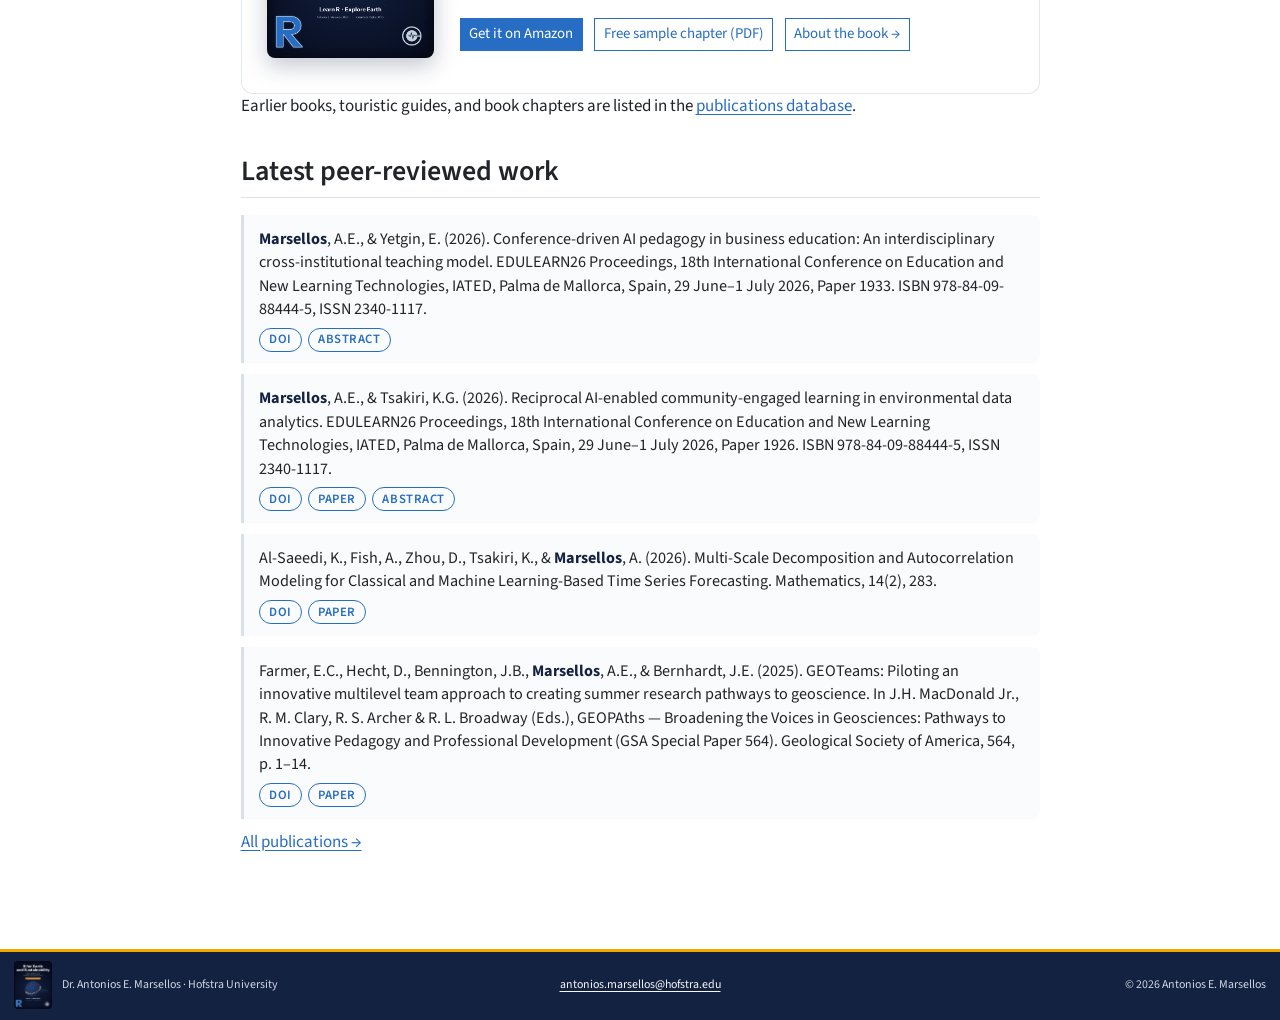
==== commit cfc77ee4: "Update site (2026-08-31 13:11)" ====
--- a/index.html
+++ b/index.html
@@ -179,7 +179,7 @@
   <div class="g-col-6 g-col-md-3"><a class="stat-link" href="publications.html?type=journal" title="Browse journal articles"><div class="stat-tile"><div class="stat-number" id="stat-journal">33</div><div class="stat-label">Peer-reviewed journal articles</div></div></a></div>
   <div class="g-col-6 g-col-md-3"><a class="stat-link" href="publications.html?type=conference" title="Browse conference presentations"><div class="stat-tile"><div class="stat-number" id="stat-conference">171</div><div class="stat-label">Conference presentations</div></div></a></div>
   <div class="g-col-6 g-col-md-3"><a class="stat-link" href="publications.html?students=any" title="Browse student co-authored publications"><div class="stat-tile"><div class="stat-number" id="stat-students">160</div><div class="stat-label">Student co-authored works</div></div></a></div>
-  <div class="g-col-6 g-col-md-3"><a class="stat-link" href="research-highschool.html" title="Meet the high school researchers"><div class="stat-tile"><div class="stat-number">45</div><div class="stat-label">High school researchers (2024–25)</div></div></a></div>
+  <div class="g-col-6 g-col-md-3"><a class="stat-link" href="research-highschool.html" title="Meet the high school researchers"><div class="stat-tile"><div class="stat-number">55</div><div class="stat-label">High school researchers (2021–2026)</div></div></a></div>
 </div>
 <section id="research-with-students" class="level2">
 <h2 class="anchored" data-anchor-id="research-with-students">Research with students</h2>
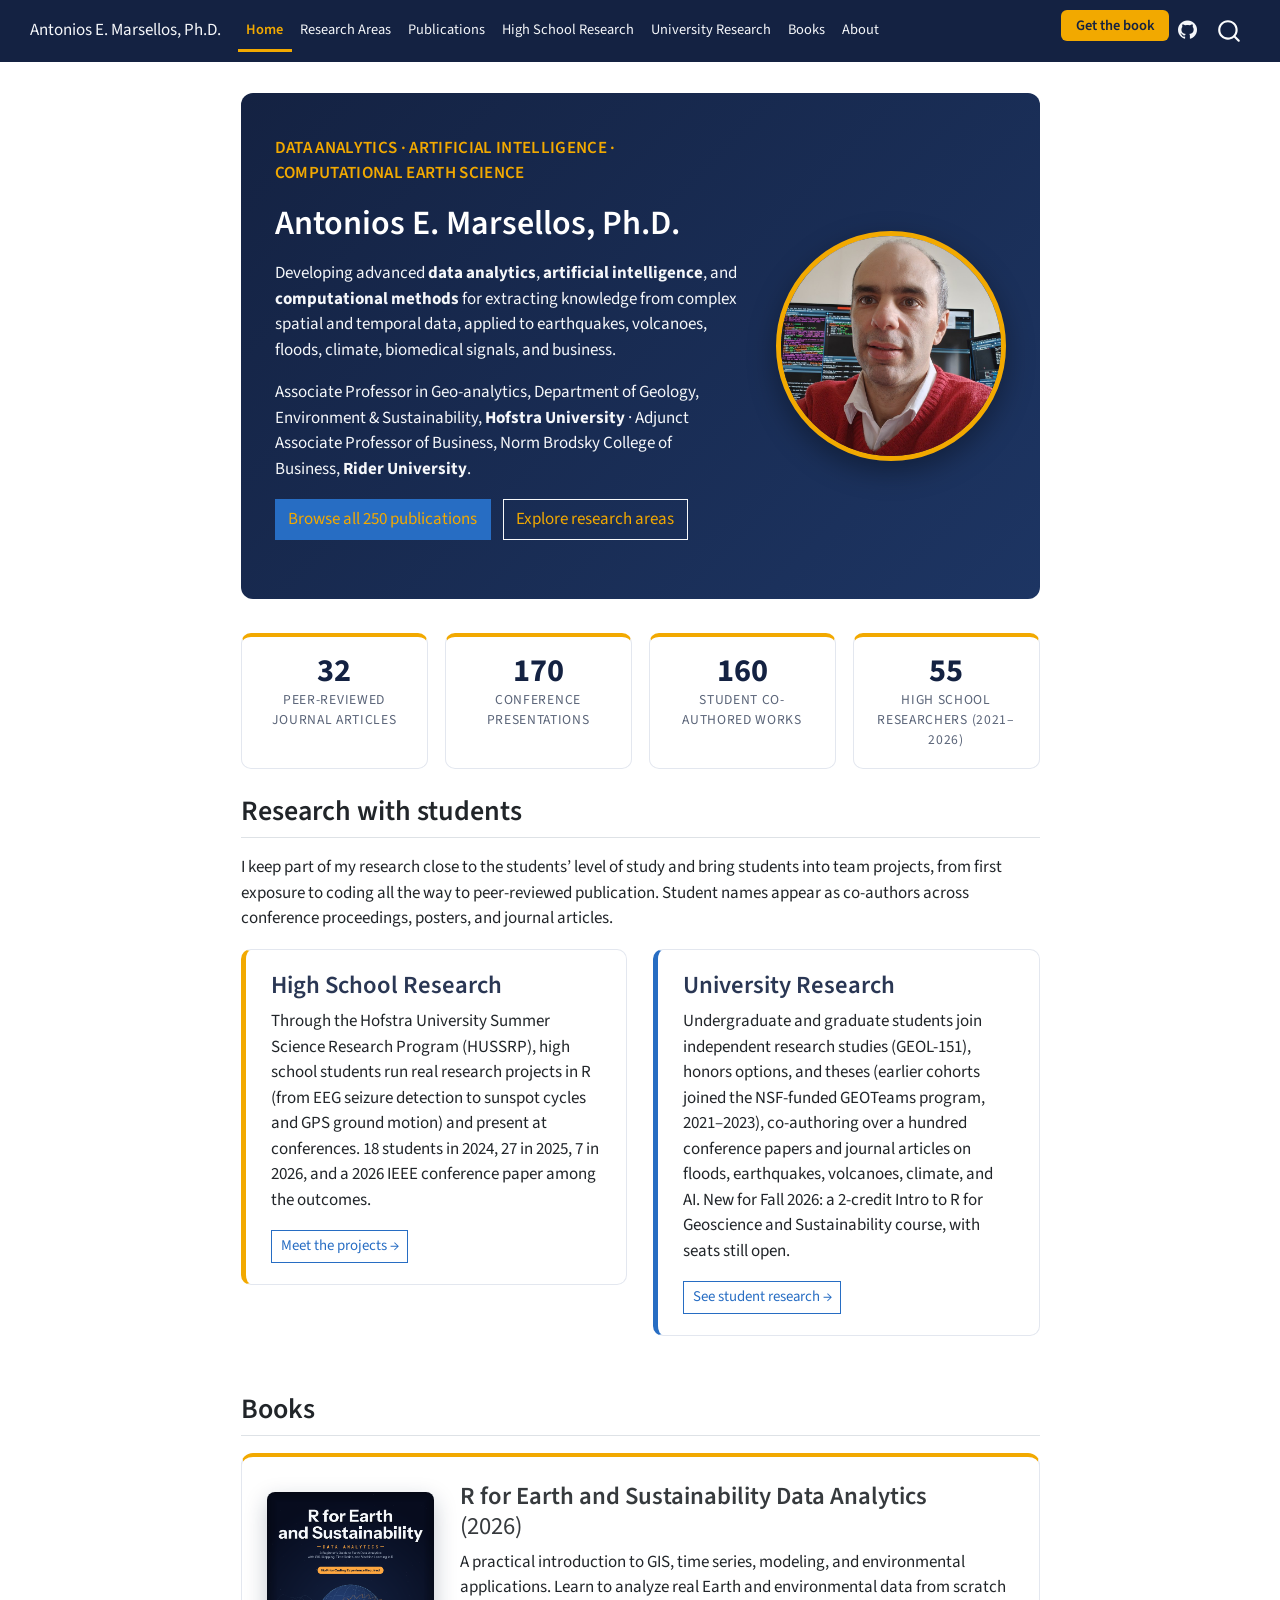
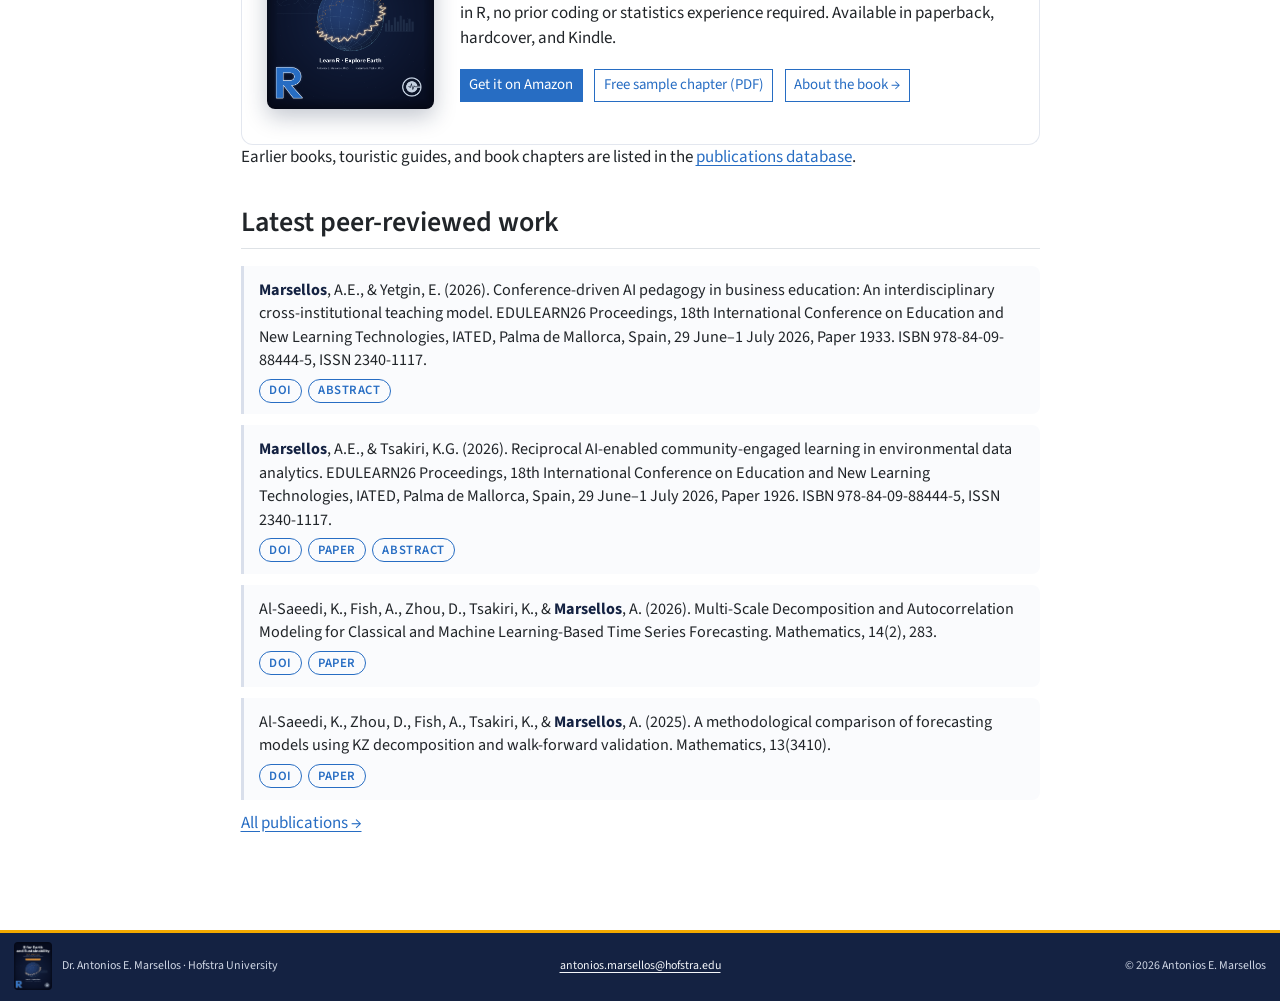
==== commit 43e9a8fe: "Update site (2026-08-31 16:18)" ====
--- a/index.html
+++ b/index.html
@@ -176,8 +176,8 @@
 </div>
 
 <div class="grid mb-4" style="gap:1rem">
-  <div class="g-col-6 g-col-md-3"><a class="stat-link" href="publications.html?type=journal" title="Browse journal articles"><div class="stat-tile"><div class="stat-number" id="stat-journal">33</div><div class="stat-label">Peer-reviewed journal articles</div></div></a></div>
-  <div class="g-col-6 g-col-md-3"><a class="stat-link" href="publications.html?type=conference" title="Browse conference presentations"><div class="stat-tile"><div class="stat-number" id="stat-conference">171</div><div class="stat-label">Conference presentations</div></div></a></div>
+  <div class="g-col-6 g-col-md-3"><a class="stat-link" href="publications.html?type=journal" title="Browse journal articles"><div class="stat-tile"><div class="stat-number" id="stat-journal">32</div><div class="stat-label">Peer-reviewed journal articles</div></div></a></div>
+  <div class="g-col-6 g-col-md-3"><a class="stat-link" href="publications.html?type=conference" title="Browse conference presentations"><div class="stat-tile"><div class="stat-number" id="stat-conference">170</div><div class="stat-label">Conference presentations</div></div></a></div>
   <div class="g-col-6 g-col-md-3"><a class="stat-link" href="publications.html?students=any" title="Browse student co-authored publications"><div class="stat-tile"><div class="stat-number" id="stat-students">160</div><div class="stat-label">Student co-authored works</div></div></a></div>
   <div class="g-col-6 g-col-md-3"><a class="stat-link" href="research-highschool.html" title="Meet the high school researchers"><div class="stat-tile"><div class="stat-number">55</div><div class="stat-label">High school researchers (2021–2026)</div></div></a></div>
 </div>
@@ -191,8 +191,8 @@
   <p>Through the Hofstra University Summer Science Research Program (HUSSRP),
   high school students run real research projects in R (from EEG seizure
   detection to sunspot cycles and GPS ground motion) and present at
-  conferences. 18 students in 2024, 27 in 2025, and a 2026 IEEE conference
-  paper among the outcomes.</p>
+  conferences. 18 students in 2024, 27 in 2025, 7 in 2026, and a 2026 IEEE
+  conference paper among the outcomes.</p>
   <a class="btn btn-outline-primary btn-sm" href="research-highschool.html">Meet the projects →</a>
 </div>
 </div>
@@ -200,9 +200,11 @@
 <div class="area-card">
   <h3 class="anchored">University Research</h3>
   <p>Undergraduate and graduate students join independent research studies
-  (GEOL-151), honors options, theses, and the NSF-funded GEOTeams program,
-  co-authoring over a hundred conference papers and journal articles on
-  floods, earthquakes, volcanoes, climate, and AI.</p>
+  (GEOL-151), honors options, and theses (earlier cohorts joined the
+  NSF-funded GEOTeams program, 2021–2023), co-authoring over a hundred
+  conference papers and journal articles on floods, earthquakes, volcanoes,
+  climate, and AI. New for Fall 2026: a 2-credit Intro to R for Geoscience
+  and Sustainability course, with seats still open.</p>
   <a class="btn btn-outline-primary btn-sm" href="research-university.html">See student research →</a>
 </div>
 </div>
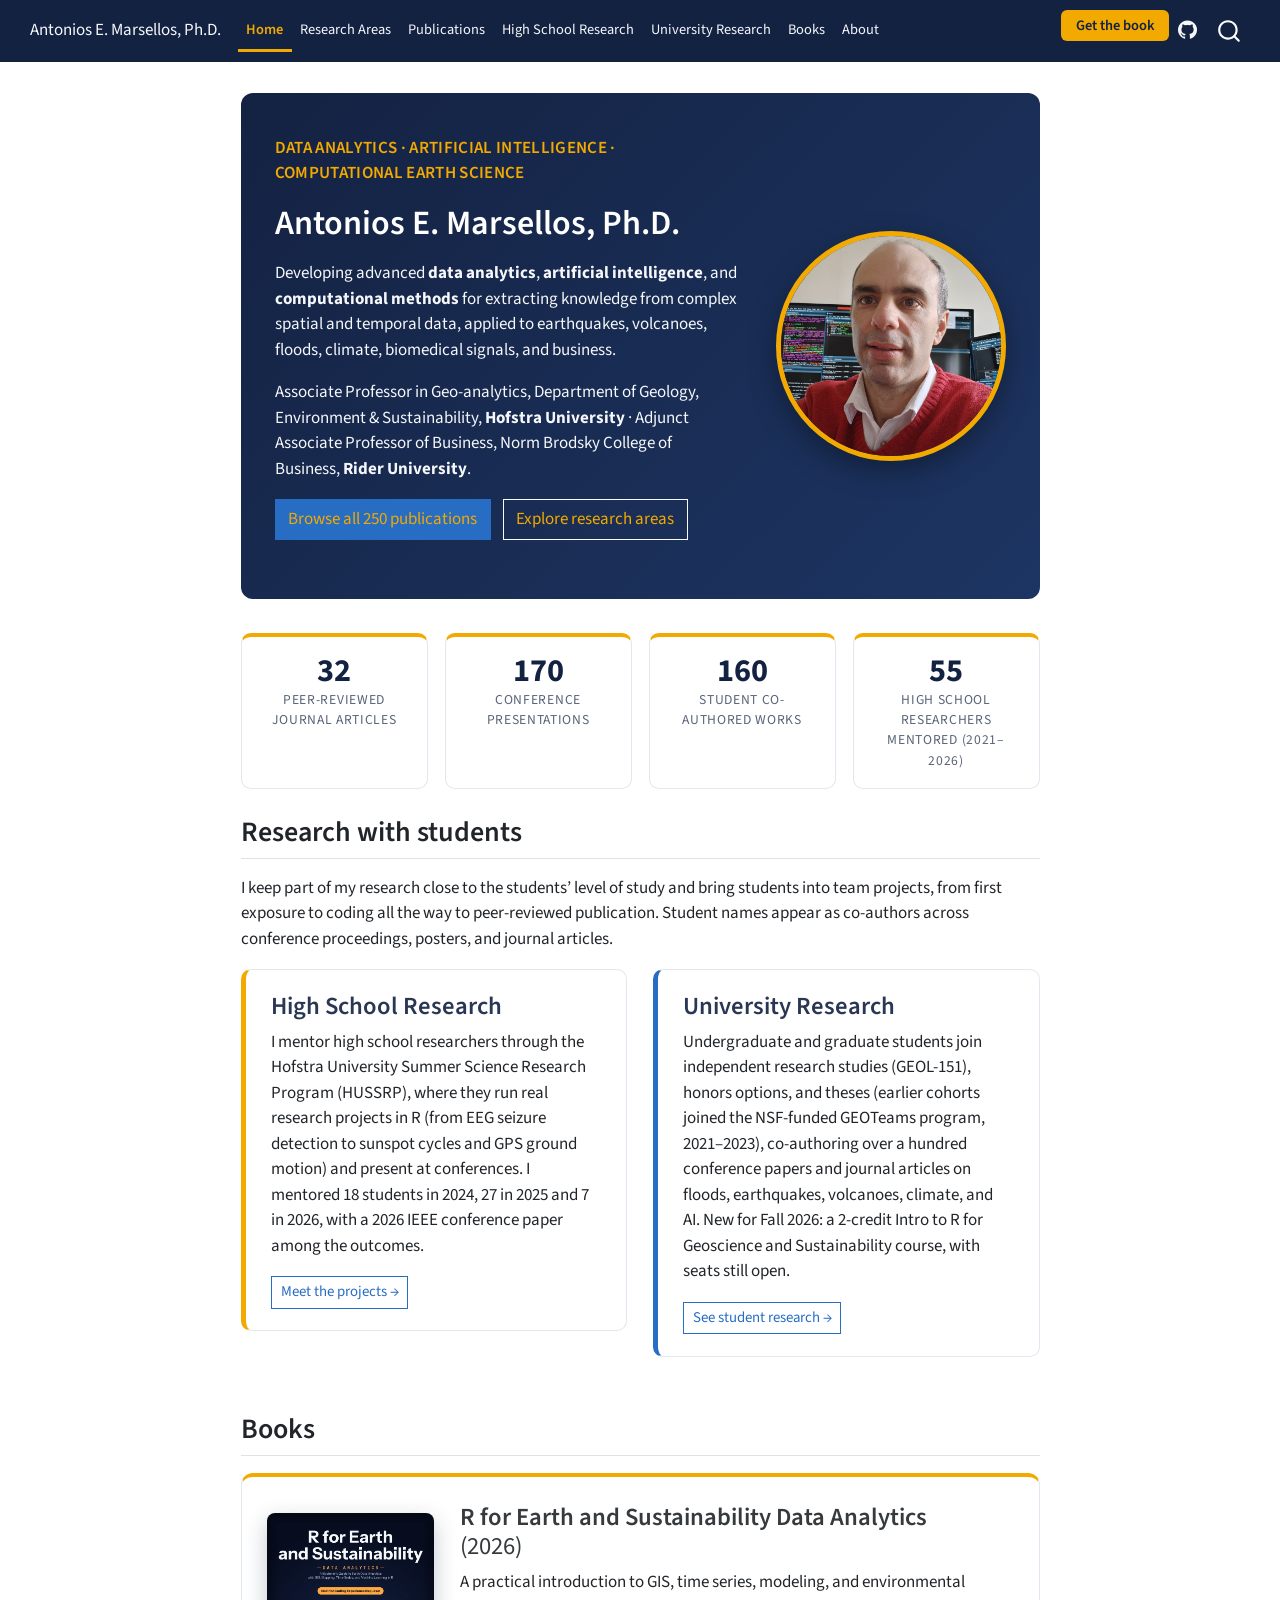
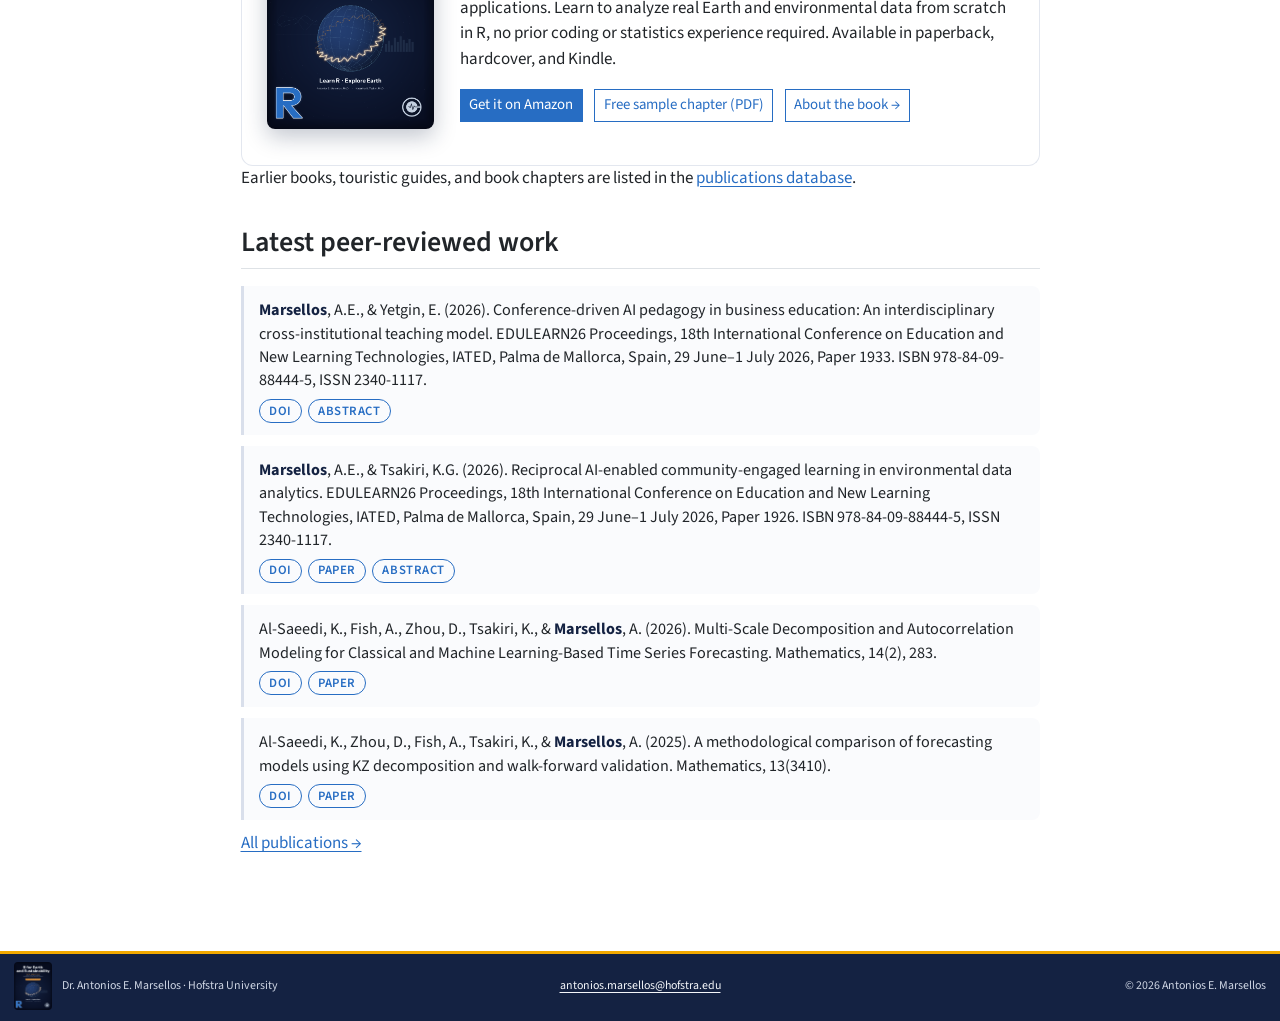
==== commit 0635e81b: "Update site (2026-09-01 14:56)" ====
--- a/index.html
+++ b/index.html
@@ -179,7 +179,7 @@
   <div class="g-col-6 g-col-md-3"><a class="stat-link" href="publications.html?type=journal" title="Browse journal articles"><div class="stat-tile"><div class="stat-number" id="stat-journal">32</div><div class="stat-label">Peer-reviewed journal articles</div></div></a></div>
   <div class="g-col-6 g-col-md-3"><a class="stat-link" href="publications.html?type=conference" title="Browse conference presentations"><div class="stat-tile"><div class="stat-number" id="stat-conference">170</div><div class="stat-label">Conference presentations</div></div></a></div>
   <div class="g-col-6 g-col-md-3"><a class="stat-link" href="publications.html?students=any" title="Browse student co-authored publications"><div class="stat-tile"><div class="stat-number" id="stat-students">160</div><div class="stat-label">Student co-authored works</div></div></a></div>
-  <div class="g-col-6 g-col-md-3"><a class="stat-link" href="research-highschool.html" title="Meet the high school researchers"><div class="stat-tile"><div class="stat-number">55</div><div class="stat-label">High school researchers (2021–2026)</div></div></a></div>
+  <div class="g-col-6 g-col-md-3"><a class="stat-link" href="research-highschool.html" title="Meet the high school researchers"><div class="stat-tile"><div class="stat-number">55</div><div class="stat-label">High school researchers mentored (2021–2026)</div></div></a></div>
 </div>
 <section id="research-with-students" class="level2">
 <h2 class="anchored" data-anchor-id="research-with-students">Research with students</h2>
@@ -188,11 +188,11 @@
 <div class="g-col-12 g-col-md-6">
 <div class="area-card" style="border-left-color:#F2A900">
   <h3 class="anchored">High School Research</h3>
-  <p>Through the Hofstra University Summer Science Research Program (HUSSRP),
-  high school students run real research projects in R (from EEG seizure
-  detection to sunspot cycles and GPS ground motion) and present at
-  conferences. 18 students in 2024, 27 in 2025, 7 in 2026, and a 2026 IEEE
-  conference paper among the outcomes.</p>
+  <p>I mentor high school researchers through the Hofstra University Summer
+  Science Research Program (HUSSRP), where they run real research projects in
+  R (from EEG seizure detection to sunspot cycles and GPS ground motion) and
+  present at conferences. I mentored 18 students in 2024, 27 in 2025 and 7 in
+  2026, with a 2026 IEEE conference paper among the outcomes.</p>
   <a class="btn btn-outline-primary btn-sm" href="research-highschool.html">Meet the projects →</a>
 </div>
 </div>
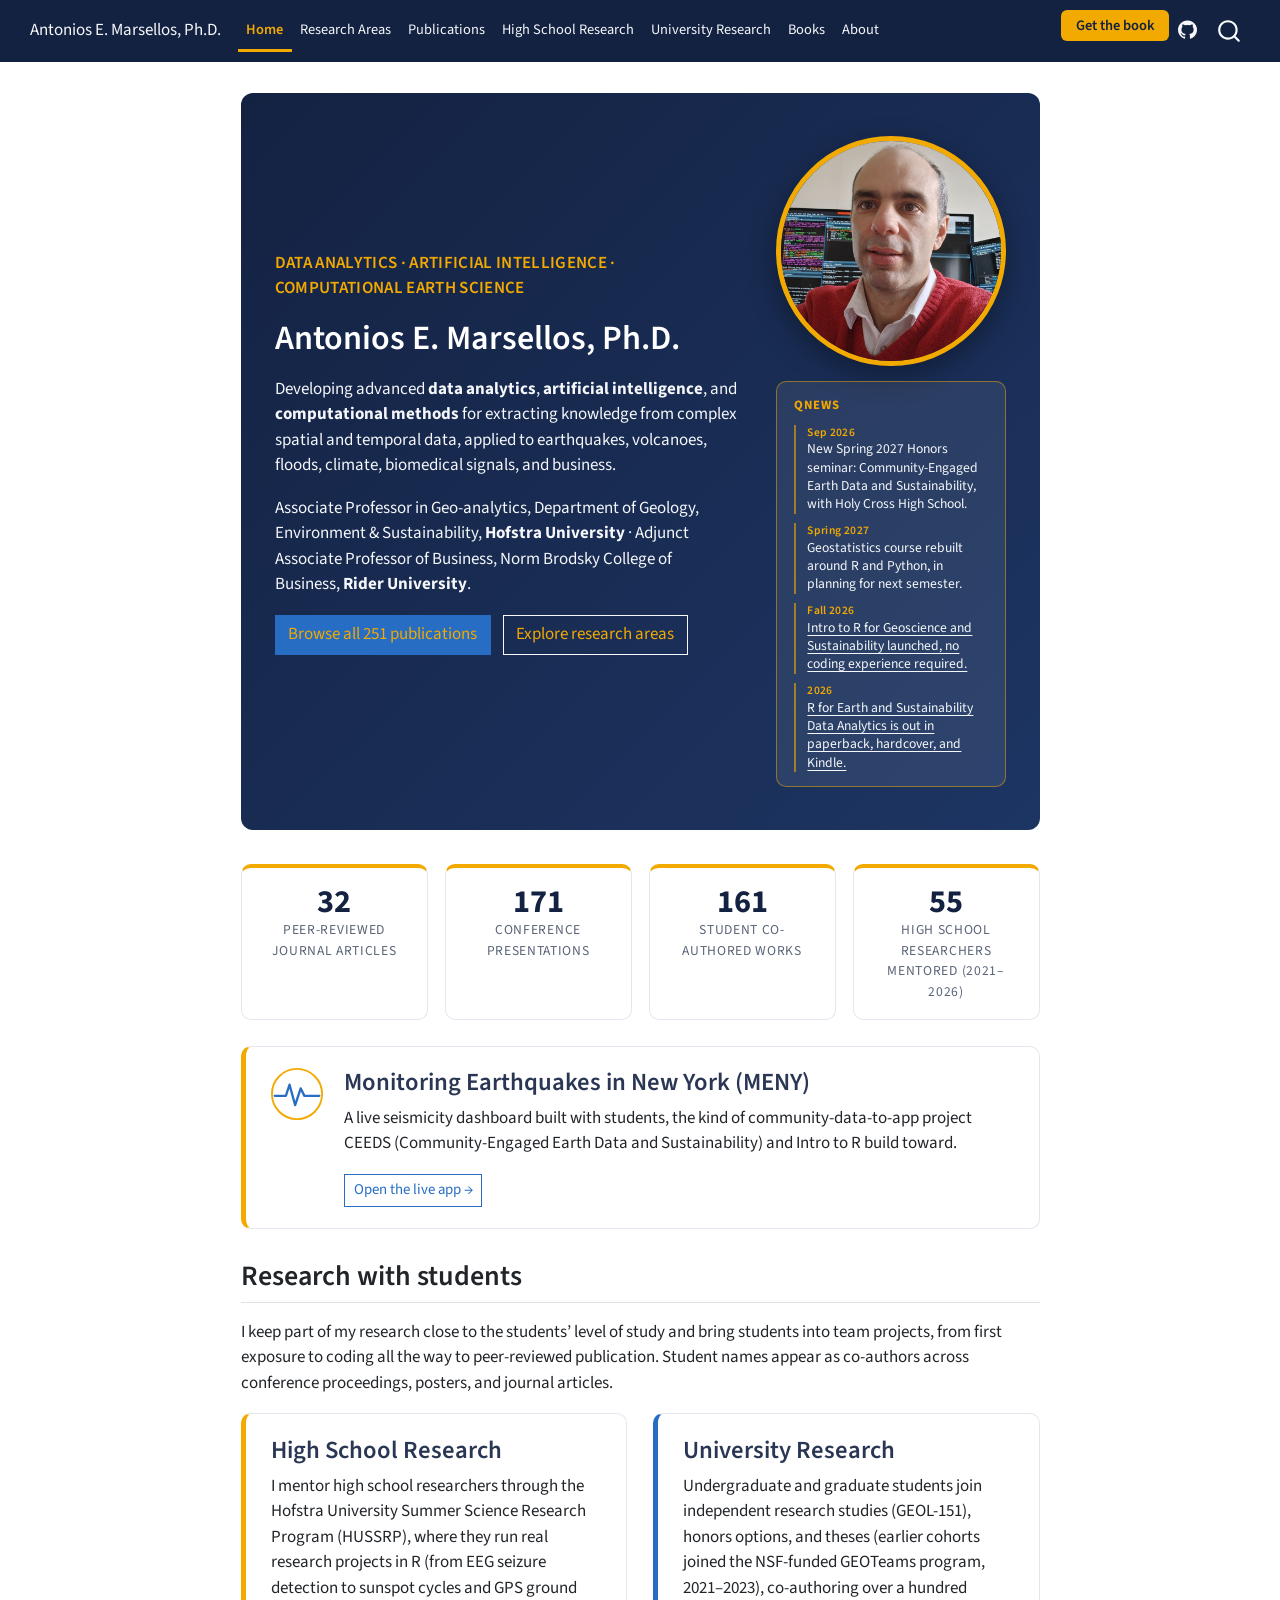
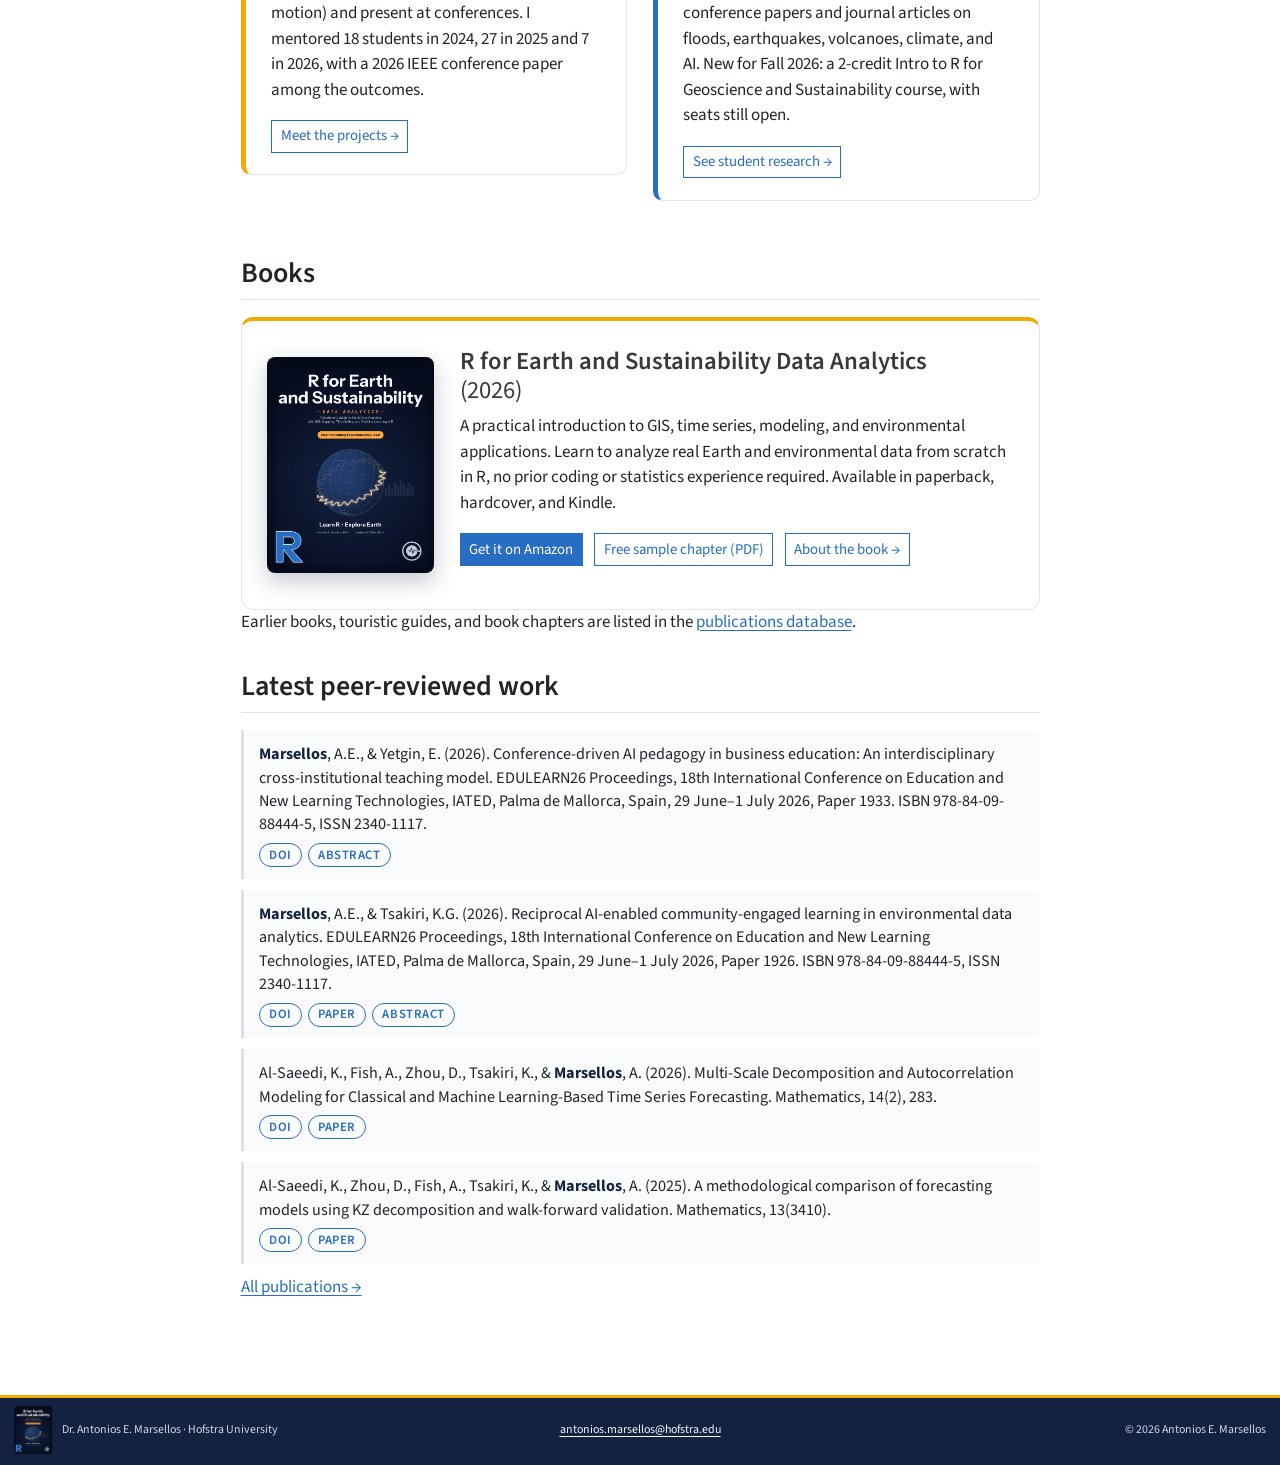
==== commit 6d90dc00: "Update site (2026-09-18 12:35)" ====
--- a/index.html
+++ b/index.html
@@ -172,7 +172,13 @@
       <a class="btn btn-outline-light" href="research.html">Explore research areas</a>
     </p>
   </div>
-  <img class="hero-portrait" src="assets/portrait_lab.jpg" alt="Dr. Antonios E. Marsellos in his big-data laboratory">
+  <div class="hero-portrait-col">
+    <img class="hero-portrait" src="assets/portrait_lab.jpg" alt="Dr. Antonios E. Marsellos in his big-data laboratory">
+    <div class="news-box">
+      <div class="news-box-title">QNews</div>
+      <ul id="news-list"><li>Loading…</li></ul>
+    </div>
+  </div>
 </div>
 
 <div class="grid mb-4" style="gap:1rem">
@@ -181,6 +187,43 @@
   <div class="g-col-6 g-col-md-3"><a class="stat-link" href="publications.html?students=any" title="Browse student co-authored publications"><div class="stat-tile"><div class="stat-number" id="stat-students">160</div><div class="stat-label">Student co-authored works</div></div></a></div>
   <div class="g-col-6 g-col-md-3"><a class="stat-link" href="research-highschool.html" title="Meet the high school researchers"><div class="stat-tile"><div class="stat-number">55</div><div class="stat-label">High school researchers mentored (2021–2026)</div></div></a></div>
 </div>
+
+<div class="meny-card">
+  <div class="meny-icon" aria-hidden="true">
+    <svg width="52" height="52" viewbox="0 0 56 56" xmlns="http://www.w3.org/2000/svg">
+      <circle cx="28" cy="28" r="27" fill="none" stroke="#F2A900" stroke-width="2"></circle>
+      <path d="M4 30 L16 30 L20 18 L26 40 L32 22 L36 30 L52 30" fill="none" stroke="#276DC3" stroke-width="2.5" stroke-linecap="round" stroke-linejoin="round"></path>
+    </svg>
+  </div>
+  <div class="meny-text">
+    <h3 class="anchored">Monitoring Earthquakes in New York (MENY)</h3>
+    <p>A live seismicity dashboard built with students, the kind of
+    community-data-to-app project CEEDS (Community-Engaged Earth Data
+    and Sustainability) and Intro to R build toward.</p>
+    <p id="meny-quake" class="text-muted">Loading the latest M6.0+ earthquake…</p>
+    <a class="btn btn-outline-primary btn-sm" href="https://wjones.shinyapps.io/NYearthquakes/" target="_blank" rel="noopener">Open the live app →</a>
+  </div>
+</div>
+<script>
+fetch("https://earthquake.usgs.gov/fdsnws/event/1/query?format=geojson&minmagnitude=6&orderby=time&limit=1")
+  .then(r => r.json())
+  .then(data => {
+    const f = data.features && data.features[0];
+    const el = document.getElementById("meny-quake");
+    if (!el) return;
+    if (!f) { el.remove(); return; }
+    const mag = f.properties.mag.toFixed(1);
+    const place = f.properties.place;
+    const when = new Date(f.properties.time).toLocaleDateString("en-US",
+      { year: "numeric", month: "short", day: "numeric" });
+    el.innerHTML = `Most recent M6.0+ earthquake worldwide: <strong>M${mag}</strong>, ${place} (${when}). <span class="text-muted" style="font-size:0.75rem">Source: USGS</span>`;
+    el.classList.remove("text-muted");
+  })
+  .catch(() => {
+    const el = document.getElementById("meny-quake");
+    if (el) el.remove();
+  });
+</script>
 <section id="research-with-students" class="level2">
 <h2 class="anchored" data-anchor-id="research-with-students">Research with students</h2>
 <p>I keep part of my research close to the students’ level of study and bring students into team projects, from first exposure to coding all the way to peer-reviewed publication. Student names appear as co-authors across conference proceedings, posters, and journal articles.</p>
@@ -243,7 +286,10 @@
 <div id="latest-pubs"><p class="text-muted">Loading…</p></div>
 <p><a href="publications.html">All publications →</a></p>
 <script src="js/publist.js"></script>
+<script src="js/news.js"></script>
 <script>
+loadNews().then(items => renderNews("news-list", items));
+
 loadPubs().then(pubs => {
   const latest = pubs.filter(p => p.section === "journal")
     .sort((a, b) => (b.year || 0) - (a.year || 0)).slice(0, 4);
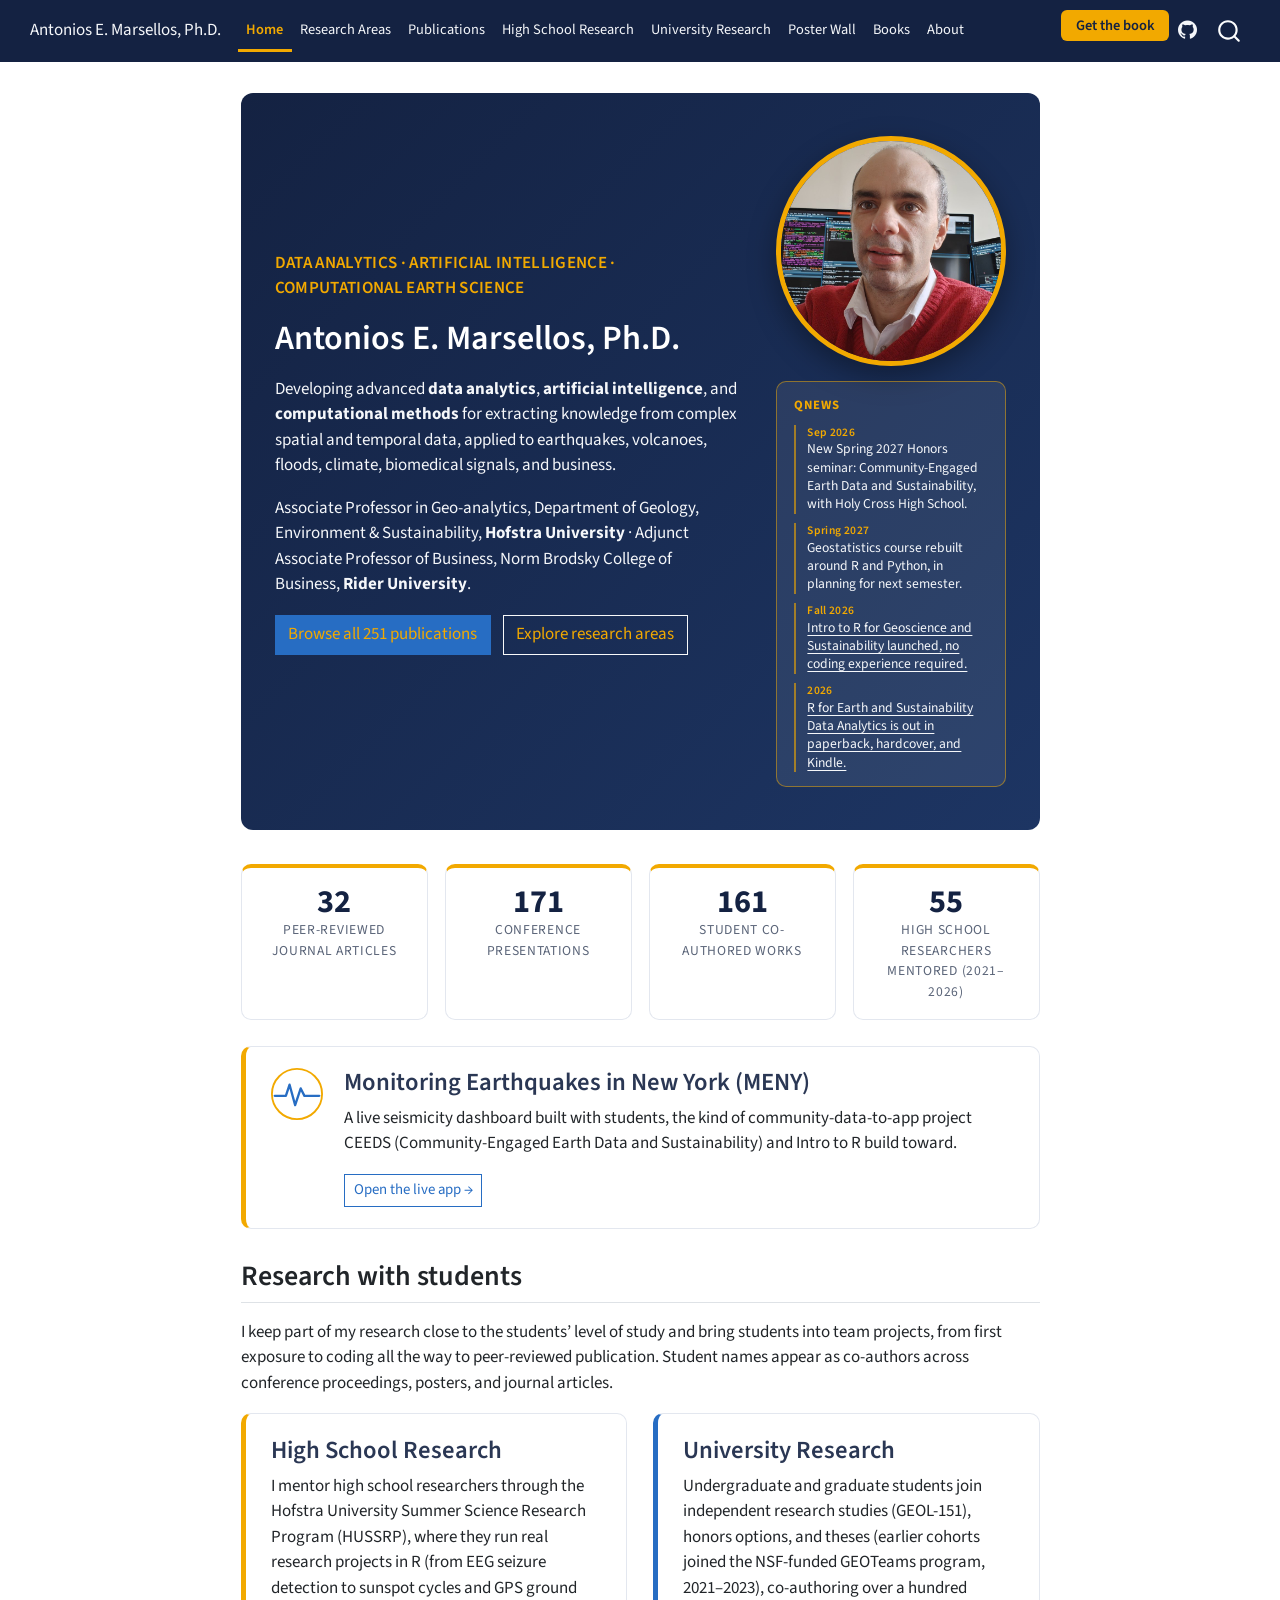
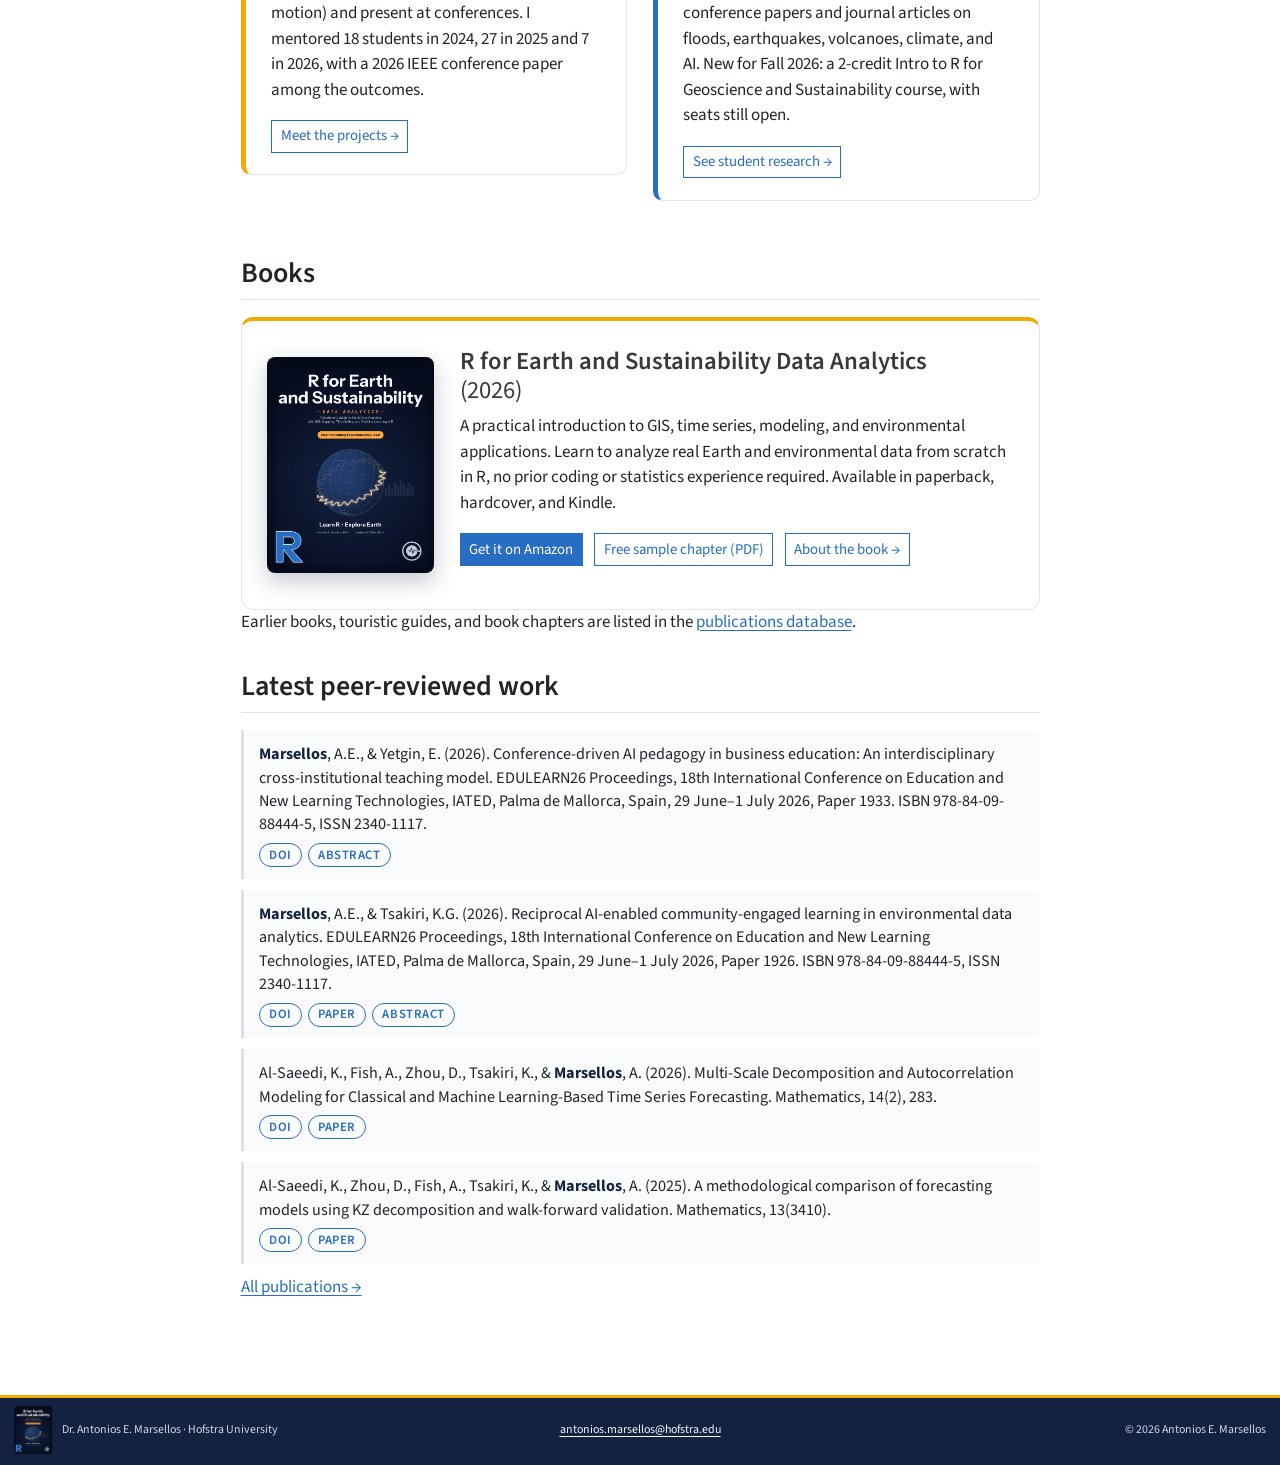
==== commit 9969c0f0: "Update site (2026-09-19 13:09)" ====
--- a/index.html
+++ b/index.html
@@ -113,6 +113,10 @@
   <li class="nav-item">
     <a class="nav-link" href="./research-university.html"> 
 <span class="menu-text">University Research</span></a>
+  </li>  
+  <li class="nav-item">
+    <a class="nav-link" href="./wall.html"> 
+<span class="menu-text">Poster Wall</span></a>
   </li>  
   <li class="nav-item">
     <a class="nav-link" href="./book.html"> 
